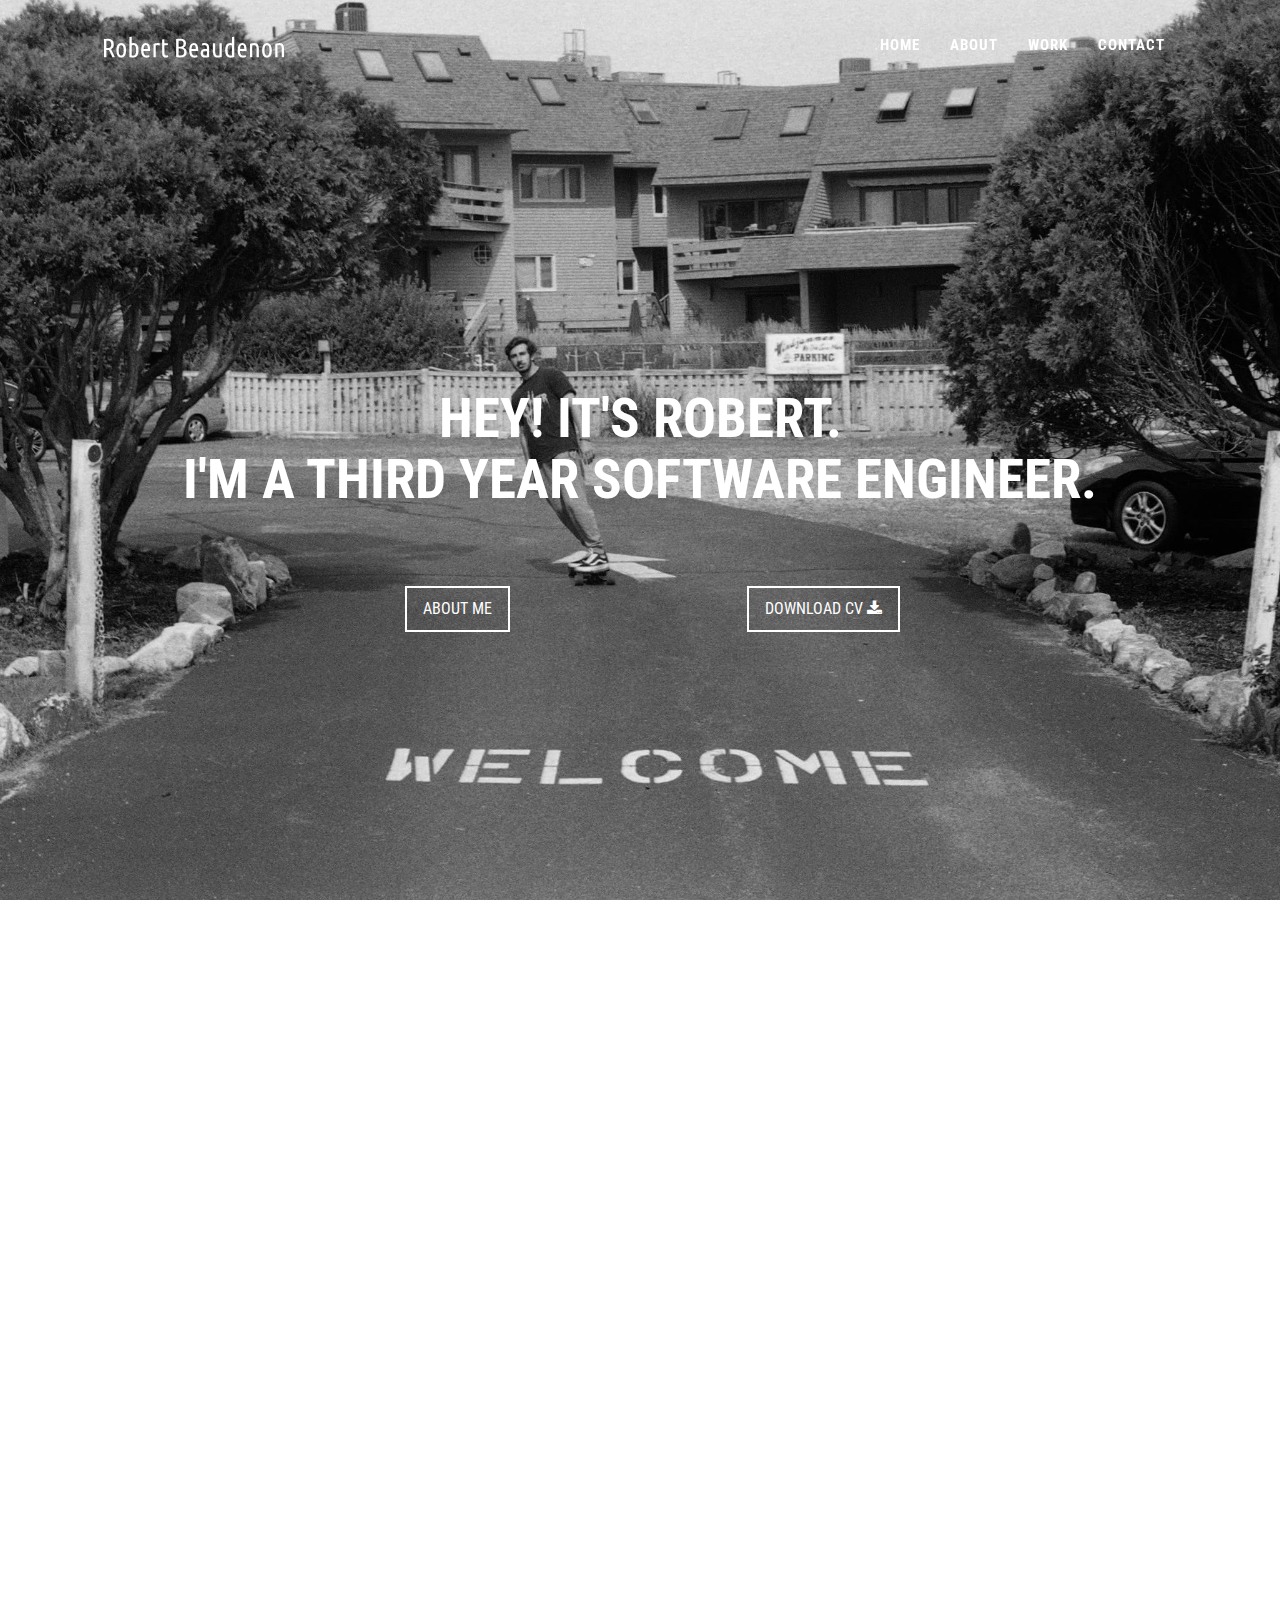
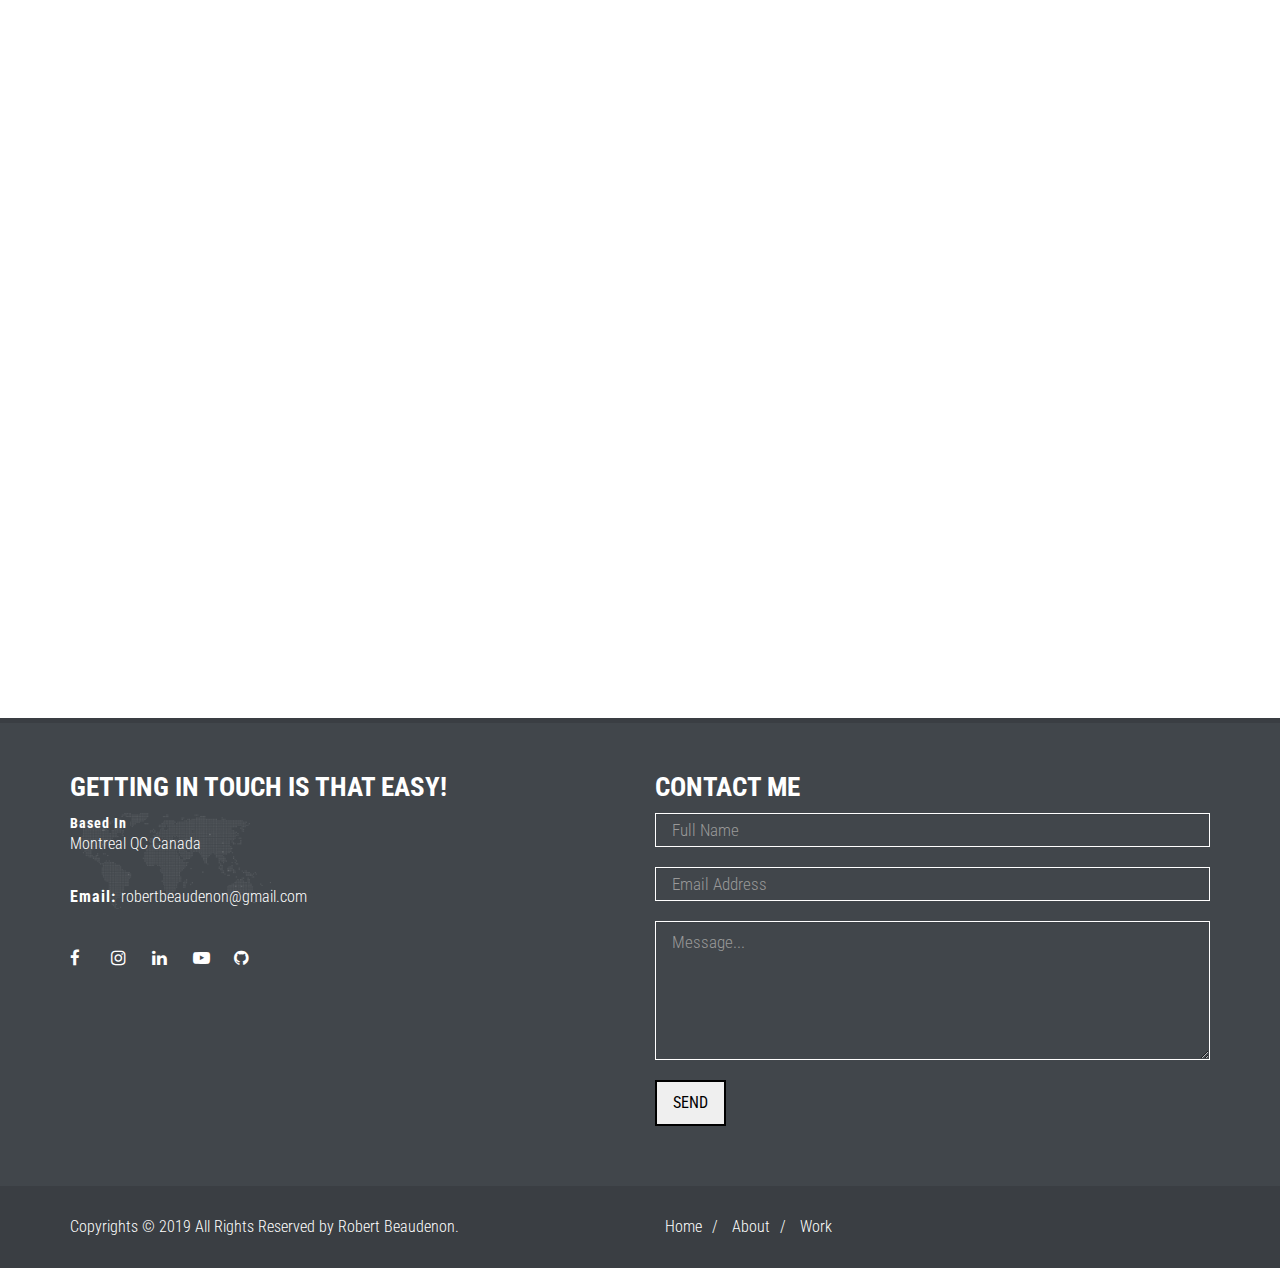
==== index.html @ e91113e6 "Refactoring" ====
<!DOCTYPE html>
<html lang="en">
<head>
	<!-- required meta tags-->
	<meta charset="utf-8">
	<meta http-equiv="X-UA-Compatible" content="IE-edge">
	<meta name="viewport" content="width=device-width, initial-scale=1">
	<meta name="description" content="Building modern responsive website with html5, css3, jQuerry & Bootstrap framework">
	<meta name="keywords"  content="HTML5, CSS3, jQuerry, Bootstrap, Web Design, Web Development, Robert Beaudenon">
	
	<title>Robert Beaudenon | Welcome</title>

	<!--favicon: icon close to title-->
	<link rel="shortcut icon" href="img/R.png">

	<!--googlem fonts-->
	<link href="https://fonts.googleapis.com/css?family=Roboto+Condensed:300,300i,400,400i,700,700i" rel="stylesheet"> 

	<!-- font awesome-->
	<link rel="stylesheet" href="css/font-awesome/css/font-awesome.min.css">

	<!-- bootstrap CSS-->
	<link rel="stylesheet" href="css/bootstrap/bootstrap.min.css">

	<!-- animate CSS-->
	<link rel="stylesheet" href="css/animate/animate.css">

	<!-- Magnific Popup  CSS  -->
    <link rel="stylesheet" href="css/magnific-popup/magnific-popup.css">

    <!-- owl carousel CSS--> 
    <link rel="stylesheet" href="css/owl-carousel/owl.carousel.min.css">
    <link rel="stylesheet" href="css/owl-carousel/owl.theme.default.min.css">
	  
	<!-- style CSS-->
	<link rel="stylesheet" href="css/style.css">

	<!-- responsive CSS-->
	<link rel="stylesheet" href="css/responsive.css">
   
	<!--recaptcha v3-->
	<script src="https://www.google.com/recaptcha/api.js?render=6Lcmb7gUAAAAAAyXn9lQED62PUZCXfZSfxQ7-129"></script>
</head>
<body data-spy="scroll" data-target=".navbar-fixed-top" data-offset="65" >

	<header>
		
		<nav class="navbar navbar-fixed-top " role="navigation">

			<div class="container-fluid">
				
				<div class="vesco-nav-wrapper">
					
					<div class="navbar-header">

						<button type="button" class="navbar-toggle collapsed" data-toggle="collapse" data-target="#vesco-menu">
							<span class="sr-only">Toggle navigation</span>
							<span class="icon-bar"></span>
							<span class="icon-bar"></span>
							<span class="icon-bar"></span>
						</button>
						
						<a class="navbar-brand" href="#home">
							<img src="img/logo.png" alt="logo">
						</a>
					</div>

					<div class="collapse navbar-collapse" id="vesco-menu">
						<ul class="nav navbar-nav">
							<li><a class="smooth-scroll" href="#home">Home</a></li>
							<li><a class="smooth-scroll" href="#about">About</a></li>
							<li><a class="smooth-scroll" href="#services">Work</a></li>
							<li><a class="smooth-scroll" href="#contact">Contact</a></li>
						</ul>
					</div>
				</div>
			</div>
			
		</nav>
	</header>
	<!--home-->
	<section id="home">
      
      <div id="home-cover" class="bg-parallax animated fadeIn">

			<div id="home-content-box" class="text-center">

				<div id="home-content-box-inner">

					<div id="home-heading" class="animated zoomIn">
						
						<h3>Hey! It's Robert.  <br>I'm a Third year Software Engineer.</h3>
					</div>

					<div class="container">
                     <div class="row " id="home-btn-row">
						 <div class="col-md-6" id="home-btn1">
					<div class="home-btn  wow animated fadeInDown">
						<a class="btn btn-lg btn-general btn-white smooth-scroll" href="#testimonials" role="button" title="About me">About me</a> 

					</div>
						 </div>
						 <div class="col-md-6" id="home-btn2"> 
					<div  class="home-btn wow animated fadeInUp">
							<a class="btn btn-lg btn-general btn-white" href="img/CV_ROBERTBEAUDENON.pdf"  role="button" download="image" target="_blank"> Download CV <i class="fa fa-download"></i></a> 
	
					</div>
					</div>
				</div>
				</div>
				</div>
				
			</div>
        </div></section>





    <!--quote-->
    <section id="testimonials">

	<div id="testimonials-cover" class="bg-parallax">
	
	<div class="content-box">

			<div class="container">
				
				<div class="row wow animated bownceInDown" data-wow-duration="1s" data-wow-delay=".5s">
					
					<div class="col-md-12">
						
						<div id="customers-testimonials" class="text-center owl-carousel owl-theme">
							
							<div class="testimonial">
								
							

								<blockquote class="text-center ">
									
									<p class=" wow animated slideInUp" data-wow-duration="2s" data-wow-delay=".5s">I’m a third year software engineer at Concordia University, looking to expand my knowledge and experience in the tech world.</p>

								</blockquote>
							</div>
					
						</div>
					</div>
				</div>
			</div>
	    </div>
	</div>
</section>


	
	<!-- About -->
    <section id="about">

    	<!-- about right side with diagonal BG parallax -->
    	<div id="about-bg-diagonal" class="bg-parallax"></div>

    	<!-- about left side with content -->
    	<div class ="container">
    		
    		<div class="row">

    			<div class ="col-md-4">
    				
    				<div id="about-content-box">

    					<div id="about-content-box-outer">

    						<div id="about-content-box-inner">

    							<div class="content-title wow animated  fadeInDown" data-wow-duration="1s" data-wow-delay=".5s">
				                <h3> About </h3>
				
				                <div class="content-title-underline">
					
				                </div>

				                <div id="about-desc" class="wow animated fadeInDown" data-wow-duration="1s" data-wow-delay=".5s">
				                	<p>Welcome to my personal Website! <br>In this website, you will find a list of projects I work on during the year, as well as some of my personal photography and videography projects that I like to do in my spare time.</p>

				                	
				                </div>

				                <div id="about-btn" class="wow animated fadeInUp" data-wow-duration="1s" data-wow-delay=".5s">
				                	
				                	<a class="btn btn-lg btn-general btn-black smooth-scroll" href="#services" role="button">My Work </a>
				                </div>

    						</div>

    					</div>

    				</div>

    			</div>
    		
    		</div>
    	 </div>
		</div>
	</section>


    	<!-- services, my work-->
	<section id="services">
		
		<div class="content-box">
			
			<div class="content-title wow animated fadeInDown" data-wow-duration="1s" data-wow-delay=".5s">
				<h3> My Work </h3>
				
				<div class="content-title-underline">
					
				</div>
			
			</div>



			<div class="container">
				
				<div class="row wow animated fadeInUp " data-wow-duration="1s" data-wow-delay=".5s" >
					
					<div class="col-md-4 col-sm-6">
						
						<div class="service-item">
							
							<ul class="service-item-icon">
								<li><a href="photo.html"><i class="fa fa-camera-retro fa-3x"></i>
							

							<div class="service-item-title">
								<h3>Photography</h3>
							</div>

							<div class="service-item-description">
								<p>You'll find a selection of my favorite shots.</p>
							</div>
						</a>
					</li>
				</ul>
						
						</div>
					
					</div>
					
					<div class="col-md-4 col-sm-6">
							<div class="service-item">
							
							<ul class="service-item-icon">
								<li><a href="software.html"><i class="fa fa-laptop fa-3x"></i>
							

							<div class="service-item-title">
								<h3>Software</h3>
							</div>

							<div class="service-item-description">
								<p>I post everything starting from my school assignments to my personal projects.</p>
							</div>

						       </a>
					         </li>
				          </ul>
						
						</div>
					
					</div>
					<div class="col-md-4 col-sm-6">
						<div class="service-item">
							
							<ul class="service-item-icon">
								<li><a href="video.html"><i class="fa fa-youtube fa-3x"></i>

									<div class="service-item-title">
								     
								      <h3>Gopro Videos</h3>
							       
							        </div>

							        <div class="service-item-description">
								     
								     <p>Fasten your seatbelts and enjoy the ride.</p>
							
							         </div></a></li>
							</ul>

							
						
						</div>
					
					</div>
					
				
				</div>
			
			</div>
		
		</div></section>






	<!-- Contact -->
	<footer>

		<div id="contact">
			
			<div class="container">
				
				<div class="row">
					
					<div class="col-md-6">

						<div id="contact-left">
							
							<!--<h3>Let's run the dance floor, talk stage design, draft an idea on Sketch, and belt 90s jazz jams.</h3>-->
                             <h3>Getting in touch is that easy!</h3>
						

							<div id="contact-info">
								
								<address>
									<strong>Based In</strong><br>

									<p>Montreal QC Canada</p>
								</address>

								<div id="phone-fax-email">
									
									<p>
									
										<strong>Email: </strong><span>robertbeaudenon@gmail.com</span><br>
									</p>
								</div>

							</div>

							<ul class="social-list">
										<li><a href="https://www.facebook.com/robert.beaudenon?lst=100000078992739%3A100000078992739%3A1546608636" class="social-icon icon-white" target="_blank"> <i class="fa fa-facebook"></i></a></li>

										<li><a href="https://www.instagram.com/robertbeaudenon/" class="social-icon icon-white"target="_blank"> <i class="fa fa-instagram"></i></a></li>

										<li><a href="https://www.linkedin.com/in/rbeaudenon-46a3b2152/" class="social-icon icon-white" target="_blank"> <i class="fa fa-linkedin"></i></a></li>

										<li><a href="https://www.youtube.com/channel/UCNfykCdmYWspkS9bmKjP1TA" class="social-icon icon-white" target="_blank"> <i class="fa fa-youtube-play"></i></a></li>

										<li><a href="https://github.com/RobertBeaudenon" class="social-icon icon-white"> <i class="fa fa-github" target="_blank"></i></a></li>


									</ul>
						</div>
						

					</div>

					<div class="col-md-6">

						<div id="contact-right">
							
							<h3>Contact Me</h3>
							<iframe name="redirect" style="display:none;"></iframe>
							<form  id="myForm" method="post" action="php/index.php" target="redirect"  > 

								<input type="text" name="name" placeholder="Full Name" class="form-control" required>

								<input type="text" name="email"  pattern="[a-z0-9._%+-]+@[a-z0-9.-]+\.[a-z]{2,4}$" placeholder="Email Address"  class="form-control" required>
								 
								
								<textarea rows="5" name="message" placeholder="Message..." class="form-control" required></textarea>
							
								<div id="send-btn">
										<input type="hidden" name="g-recaptcha-response" id="g-recaptcha-response">
									
									<input type="submit" class="btn btn-lg btn-general btn-black"  role="button" name="SEND" value="SEND"   >
									
								</div>
							</form>
						</div>
						
						
					</div>
				</div>
			</div>
		</div>

		<div id="footer-bottom">

			<div class="container">
				
				<div class="row">
					
					<div class="col-md-6">
						
						<div id="footer-copyrights">
							
							<p>Copyrights &copy; 2019 All Rights Reserved by Robert Beaudenon.</p>
						</div>
					</div>
					
					<div class="col-md-6 hidden-sm hidden-xs">
						
						<div id="footer-menu">
							
							<ul>
								<li><a class="smooth-scroll" href="#home">Home</a>/</li>
								<li><a class="smooth-scroll" href="#about">About</a>/</li>
								<li><a class="smooth-scroll" href="#services">Work</a></li>
							</ul>
						</div>
					</div>
				</div>
			</div>

		</div>

		<a href="#home" id="back-to-top" class="btn btn-sm btn-black btn-back-to-top smooth-scroll" title="home" role="button"><i class="fa fa-angle-up"></i></a>
	</footer>
 


	<!-- jQuery -->
	<script src="js/jquery.js"></script>

	<!-- bootstrap JS-->
	<script src="js/bootstrap/bootstrap.min.js"></script>

	<!-- wow JS -->
	<script src="js/wow/wow.min.js"></script>


    <!-- Magnific Popup core JS file -->
    <script src="js/magnific-popup/jquery.magnific-popup.min.js"></script>

    <!-- Owl Carousel JS-->
    <script src="js/owl-carousel/owl.carousel.min.js"></script>

    <!--easing-->
    <script src="js/easing/jquery.easing.1.3.js"></script>

	<!-- custom JS: not located in head because we want to first render the content of the page then load the script-->
	<script src="js/custom.js"></script>

	<!--recaptcha v3-->
	<script>
		grecaptcha.ready(function() {
			grecaptcha.execute('6Lcmb7gUAAAAAAyXn9lQED62PUZCXfZSfxQ7-129', {action: 'homepage'}).then(function(token) {
			   document.getElementById('g-recaptcha-response').value =token;
			   console.log(token);
			});
		});
		</script>
</body>
</html>
---- css/style.css ----
/*Font Family: roboto Condensed 
  Greenish Blue : #34c6d3 (buttons. icons,links,lines&background)
  steel grar : #41464b(headingss)
  Blue bayoux: #64707b(paragraphs)
  white #fff (text with black background)
  bklack #000;
*/

/* General CSS */
html, body  {
	height:100%;
	
}

body {

	font-family: "Roboto Condensed", sans-serif;

	
}

p {
	color: #64707b;
	font-size: 16px;
	font-weight: 300;
}

h3 {
	color:#41464b;
   text-transform: uppercase;

}

/* home  */

#home {
	height: 100%; 
}

#home-cover {

    height: 100%;
	background-image: url("../img/bg-home2.jpg");  

}

#home-content-box {
	width:100%;
	height:100%;
	display: table;
}

#home-content-box-inner {
	display: table-cell;
	vertical-align: middle;
	/*text-align: center;*/


}

#home-heading h3 {
	color: #fff;
	font-size: 55px;
	font-weight: 700;
	margin: 20px 0 20px 0;
}

/* parallax */

.bg-parallax {
	background-repeat: no-repeat;
	background-size: cover;
	background-position: center;
	background-attachment: fixed;

}



/* buttons */

.btn-general {
	
	border-width: 2px;
	border-radius: 0;
	padding-top: 12px 26px 12px 26px;
	font-size: 16px;
	font-weight: 400;
	text-transform: uppercase;

}

.btn-white {
	border-color: #fff;
	color: #fff;

}

.btn-white:hover, .btn-white:focus {
	background: #fff;
	color: #41464b; 


}

.btn-blue {
	border-color: #34c6d3 ;
	color: #34c6d3 ;

}


.btn-blue:hover, .btn-blue:focus {
	background: #34c6d3 ;
	color: #fff; 


}

.btn-black {
	border-color: #000 ;
	color: #000 ;

}

.btn-black:hover, .btn-black:focus {
	background: #000 ;
	color: #fff; 


}

/* animate */

#home-cover, #home-heading, .home-btn {
	animation-duration: .5s;

}

#home-cover {
	animation-delay: .1s;
      
}

#home-heading {
	animation-delay: .5s;
      
}

.home-btn {
	animation-delay: 1s;
	margin: 0 0 0 0;
      
}



.btn-back-to-top {
	position:fixed;
	bottom:20px;
	right: 20px;
	font-size: 22px;
	padding: 3px 15px;
	border-radius: 0;
	display: none;
}

/* DEMO-SPECIFIC STYLES */
/* Animation */

.typewriter  {
  overflow: hidden; /* Ensures the content is not revealed until the animation */
  
  white-space: nowrap; /* Keeps the content on a single line */
  margin: 0 auto; /* Gives that scrolling effect as the typing happens */
  letter-spacing: .15em; /* Adjust as needed */
  animation: 
    typing 5s steps(40, end);
    
}

.typewriter2  {
  overflow: hidden; /* Ensures the content is not revealed until the animation */
 
  white-space: nowrap; /* Keeps the content on a single line */
  margin: 0 auto; /* Gives that scrolling effect as the typing happens */
  letter-spacing: .15em; /* Adjust as needed */
 
  animation: 
    typing 5s steps(40, end);
    
    
}

/* The typing effect */
@keyframes typing {
  from { width: 0 }
  to { width: 100% }
}


/* content box */

.content-box {
	padding: 60px 0 60px 0;

}

.content-title h3 {
	font-size: 30px;
	font-weight: 700;
	text-align: center;
	margin: 0 0 30px 0;
}

.content-title-underline {
	width: 30px;
	height: 3px;
	background-color: #000;
	margin: 0 auto 30px  auto;

}

/* services */

.service-item {
	padding: 20px 0 20px 0;
	margin-bottom: 20px;
	cursor: pointer;
}

.service-item-icon i {
	color: #000;
	float: left;
	padding: 15px;
	margin-right: 25px;
	width: 75px;
	height:75px;
	text-align: center;

}

.service-item:hover .service-item-icon  i {
	color:#fff;
	background-color: #0c1213;
}

.service-item-title h3 {
	font-size: 20px;
	font-weight: 400;
	margin: 0 0 10px 0;
}

.service-item-description p {
	margin: 0;
	padding-left: 100px;

}


.service-item ul{
	list-style: none;
}

.service-item ul a{
	text-decoration: none;
}



/* About */

#about-bg-diagonal {
	width: 60%;
    height: 700px;
    float: right;
    background-image: url(../img/bg-about.jpg);
    border-left: 200px solid #fff;
    border-top: 700px solid transparent
}

#about-content-box {
	float: left;
	height: 700px;

}

#about-content-box-outer {
	width: 100%;
	height: 100%;
	display: table;
}

#about-content-box-inner {
	display: table-cell;
	vertical-align: middle;
}

#about .content-title h3{ 
	text-align: left;

} 

#about .content-title-underline {
	margin:0 0 30px 0;

}

#about-desc p {
	margin-bottom: 30px; 
}

/* Work */

.row.no-gutters [class*=col-] {
	padding-right: 0;
	padding-left: 0;
}

.img-wrapper{
	overflow: hidden;
}

.img-wrapper img {
	transition: transform .5s ease;
}

.img-wrapper img:hover {
	transform:scale(1.5);
	cursor: zoom-in;
}

/* team */

.team-member {
	margin:0 15px;
}

.team-member-info {
	padding: 10px 0 30px 0;
}

h4.team-member-name {
	font-size: 22px;
	font-weight: 700;
	letter-spacing: 1px;
	padding-top: 2px;
}

h4.team-member-description {
	color: #34c6d3;
	font-size: 15px;
	font-weight: 700;
	font-style: italic;
	letter-spacing: 1px;
	margin-top: 5px; 
}

/* social */
.social-list {
	padding-left: 0;
}

.social-list li { 
	list-style: none;
	display: inline-block;
	width: 32px;
	height: 32px;
	margin-right: 6px;
	margin-top: 10px;

}

.social-icon i {
    font-size: 17px;

}

.icon-gray i {
	color: #41464b;

}

.social-icon i:hover {
	color: #34c6d3;

}

.icon-white i {
	color: #fff;
}

/* contact */

footer {
	background-color: #41464b;
	padding-top: 30px; 
	border-top: 5px solid rgba(0,0,0,0.1);
}

#contact-left h3, #contact-right h3{
	color: #fff;
	font-size: 27px;
	font-weight: 700;
}

#contact-left p{
	color: #fff;
	margin-bottom: 30px;
}

#contact-info {
	background-image: url("../img/world-map.png");
	background-repeat: no-repeat;
	background-size: contain; 
}

address {
	color: #fff;

}

address strong, #phone-fax-email strong {
	letter-spacing: 1px;

}

form .form-control {
	background-color: transparent;
	border-radius: 0;
	border-color: #fff;
	font-size: 17px;
	font-weight:300;
	padding: 8px 16px;
	margin-bottom: 20px;
	color: #fff;
}


/* footer */

#footer-bottom {
	background-color: rgba(0 ,0 ,0 ,0.1);
	padding : 30px 0;
	margin-top: 60px;
}

#footer-copyrights p{
	margin: 0;
	color: #fff;
}

#footer-menu {
	float: left;
	color: #fff;
	font-size: 16px;
	font-weight: 300;	
}

#footer-menu ul{
	list-style: none;
	padding-left: 0;
	margin: 0;
}

#footer-menu ul li{
	display: inline-block;
}

#footer-menu a{
	color: #fff;
	font-size: 16px;
	font-weight: 300;
	margin: 0 10px;
	text-decoration: none;

}

#footer-menu a:hover{
	color: #000;
}

/*navigation*/

.navbar {
	padding: 20px 0;
	transition: all .5s ease-in-out;

}

.vesco-top-nav {
	background: rgba(0,0,0,0.7);
	padding: 7px 0;
}

.vesco-nav-wrapper {
	padding: 0 85px;

}

.navbar-nav {
	float: right;
}

.navbar-nav > li > a {
	color: white;
	font-size: 15px;
	text-transform: uppercase;
	letter-spacing: 1px;
	font-weight: 700;

}

.navbar-nav >li >a:hover, .navbar-nav > li > a:focus{
	background: none;
	color: #000;
}

.navbar-toggle {
	background-color: rgba(0,0,0,0.1);
	border: 1px solid #fff;
	border-radius: 0;

}

.navbar-toggle .icon-bar {
	background-color: #fff;

}

.navbar-collapase {
	max-height: none important;
}

.vesco-top-nav ul.navbar-nav > li.active > a{
	color: #000;
}



/*quote */
#testimonials-cover {
   /* background-image: url("../img/bg-testimonials.jpg");*/
   background-color: #fff;
}

#testimonials .content-box {
    background-color: rgba(0, 0, 0, 0);
}

#customers-testimonials {
    padding: 50px 0;
}

.testimonial img {
    max-width: 120px;
    margin: 0 auto 0 auto;
}

.testimonial blockquote {
    border: 0;
    font-family: Georgia, sans-serif;
    font-style: italic;
    color: #000;
    padding: 6px 150px;
    position: relative;
    padding-top: 40px;
}

.testimonial blockquote p {
    color: #000;
}

.testimonial blockquote::before,
.testimonial blockquote::after {
    font-size: 80px;
    font-style: normal;
    line-height: 1;
    width: 30px;
    height: 30px;
    position: absolute;
}

.testimonial blockquote::before {
    content: "\201C";
    top: 0;
    left: 100px;
    
}

.testimonial blockquote::after {
    content: "\201D";
    bottom: 0;
    right: 100px;
}

.testimonial-author p {
    color: #000;
    font-size: 17px;
}

.testimonial-author p strong {
    display: block;
}

/* recaptcha */

.grecaptcha-badge { 
	transform:scale(0.6);
	-webkit-transform:scale(0.6);
 }

 .grecaptcha-badge { 
	bottom: 100% !important;
	}

	.rc-anchor-light { 
		background: #000 !important; 
		color: #000 !important;
	
	}
---- css/responsive.css ----
/* Media Queries */

/* Large Devices (Desktops & Laptops) >1200px */

@media (min-width: 1200px) {
	/* ok */

	#box2{
		float:none;
		text-align: center;
		width:100%;
		margin-top: 30px;
		padding-left: 140px;
	}
	
	
	#box3{
		float:none;
		text-align: center;
		width:100%;
		margin-top: 30px;
		padding-right: 140px;
	}

	.social-list1 {
		padding-left: 20%;
		
		
	}

	#home-heading h3 {
		color: #fff;
		font-size: 55px;
		font-weight: 700;
		margin: 120px 0 20px 0;
	}

	#home-btn1 {
		padding-left: 20%;
		
	}

	#home-btn2 {
		padding-right: 20%;
	}

	#home-btn-row {
		margin-top:5%;
	}

}

/* Medium Devices (Medium Desktops & Landscape Tablets) */
@media (min-width: 991px) and (max-width: 1199px){

	.navbar {

		background: rgba(0,0,0, .7);
		padding: 0;
	}

	.navbar-nav {

		float: left;
	}
	
	.vesco-nav-wrapper {
		padding: 0;
	}

	#box2{
		float:none;
		text-align: center;
		width:100%;
		margin-top: 30px;
		padding-left: 150px;
	}
	
	
	#box3{
		float:none;
		text-align: center;
		width:100%;
		margin-top: 30px;
		padding-right: 150px;
	}
	.social-list1 {
		padding-left: 20%;
		
	}

	#home-btn1 {
		padding-left: 20%;
		
	}

	#home-btn2 {
		padding-right: 20%;
	}

	#home-btn-row {
		margin-top:5%;
	}
} 




/* Small Devices (Small Desktops & Portraits Tablets) */
@media (min-width: 768px) and (max-width: 991px){
	 
	/* mobile-menu */

	.navbar {

		background: rgba(0,0,0, .7);
		padding: 0;
	}

	.navbar-nav {

		float: left;
	}
	
	.vesco-nav-wrapper {
		padding: 0;
	}


	/* about section - remove diagonal border */

	#about-bg-diagonal {
		border-left: 0;
		border-top: 0;
		width: 100%;
		height: 350px;
	}
	#about-content-box {
		width: 100%;
		height: 350px;
	}
	
	/* footer */

	#footer-copyrights {
		text-align: center;
	}

	.social-list1 {
		text-align: center;
	}

	#home-btn1 {
		margin-top: 10%;
		margin-bottom: 10%;
		
	}



}  




/* X-small Devices (Phones) */
@media (max-width: 767px){
	/* mobile-menu */

	.navbar {

		background: rgba(0,0,0, .7);
		padding: 0;
	}
	
	.navbar-nav {

		float: left;
	}
	
    /* projects */
	#witwit:hover img{
	
		cursor: pointer;
		
		
		box-shadow: 0 0 16px balck;
	
	
	}
	.img-box:hover img{
		
		cursor: pointer;
		filter:blur(2px);
		
		box-shadow: 0 0 16px balck;
	
	
	}

	

	/* home */

	#home-heading h3{
		font-size: 24px;

	}

	/* button */
	
	.btn-general {
		padding: 6px 22px 6px 22px;
		font-size: 14px;
	}

	/* about section - remove diagonal border */

	#about-bg-diagonal {
		border-left: 0;
		border-top: 0;
		width: 100%;
		height: 350px;
	}
	#about-content-box {
		width: 100%;
		height: 350px;
	}

	/* work */

	.img-wrapper {
		max-width: 100%;

	}

	/* testimonials */

	.testimonial blockquote {
		padding: 6px 50px;
	}

	.testimonial blockquote:before {
		left: 10px;
		
	}

	.testimonial blockquote:after {
		right: 10px;
		
	}

	.testimonial blockquote p {
		font-size: 14px;
		
	}

	/* footer */

	#footer-copyrights {
		text-align: center;
	}

	#inner-box img{
	    margin-top: 20px;
		display: block;
		margin-left: auto;
		margin-right: auto;
		width: 100%;
	  
	}

	.social-list1 {
		text-align: center;
	}

	#home-btn1 {
		margin-top: 10%;
		margin-bottom: 10%;
		
	}

	
	
	

}




/* X-small Devices (Phones) */
@media (max-width: 480px){

	
	.service-item-description p{
		padding-left: 100px;
	}
	
	.vesco-nav-wrapper {
		padding: 0;
	}

	.service-item ul {
		padding-inline-start: 0;
	}

	.align1 {
		padding-left: 10%;
		padding-right: 10%;
	}

	#about .content-title h3{
		text-align: center;
		padding-top: 20px;

	}

	#about .content-title-underline {
		margin: 0 auto 30px auto;
	}
  


	 /* projects */
	 .img-box {


		display: inline-block;
		width: 300px;
	   
		margin: 20px;
		z-index: 1;
		position: relative;
	}

	#witwit {


		display: inline-block;
		width: 300px;
		margin: 20px;
		z-index: 1;
		position: relative;
	}

	#inner-box img{
	    margin-top: 20px;
		display: block;
		margin-left: auto;
		margin-right: auto;
		width: 100%;
	  
}

    #home-cover-software {

    height: 100%;
	background-image: url("../img/background-software-phone.JPG");  

	}
	
  /* boxes Projects */

	.img-box h3{
		position: absolute;
		top:45%;
		z-index: 1;
		color: #fff;
		
		text-align:center;
		width:100%;
		margin: 0;
		opacity:1;
	
	}

	.social-list1 {
		text-align: center;
	}

	#home-btn1 {
		margin-top: 24%;
		
	}

	#home-btn2 {
		margin-top: 24%;
	}
}

/* X-small Devices (Phones) */
@media (max-width: 320px){

	.vesco-nav-wrapper {
		padding: 0;
	}
	.service-item-icon i {
		width: 58px;
		height: 58px;
		padding:7px;
	
	}

	

	.service-item-title h3 {
		font-size: 17px;

	}

	#about-content-box {
		margin-top: 40px;
	}

		/* testimonials */

	.testimonial blockquote {
		padding: 6px 30px;
	}

	.testimonial blockquote:before {
		left: 7px;
		
	}

	.testimonial blockquote:after {
		right: 7px;
		
	}



	.testimonial img {
		max-width: 80px;
	}

		 /* projects */
		 .img-box {


			display: inline-block;
			width: 200px;
		   
			margin: 20px;
			z-index: 1;
			position: relative;
		}
	
		#witwit {
	
	
			display: inline-block;
			width: 200px;
			margin: 20px;
			z-index: 1;
			position: relative;
		}


		#inner-box img{
			margin-top: 20px;
			display: block;
			margin-left: auto;
			margin-right: auto;
			width: 100%;
		  
	}

	#home-btn1 {
		margin-top: 24%;
		
	}

	#home-btn2 {
		margin-top: 24%;
	}
	



}
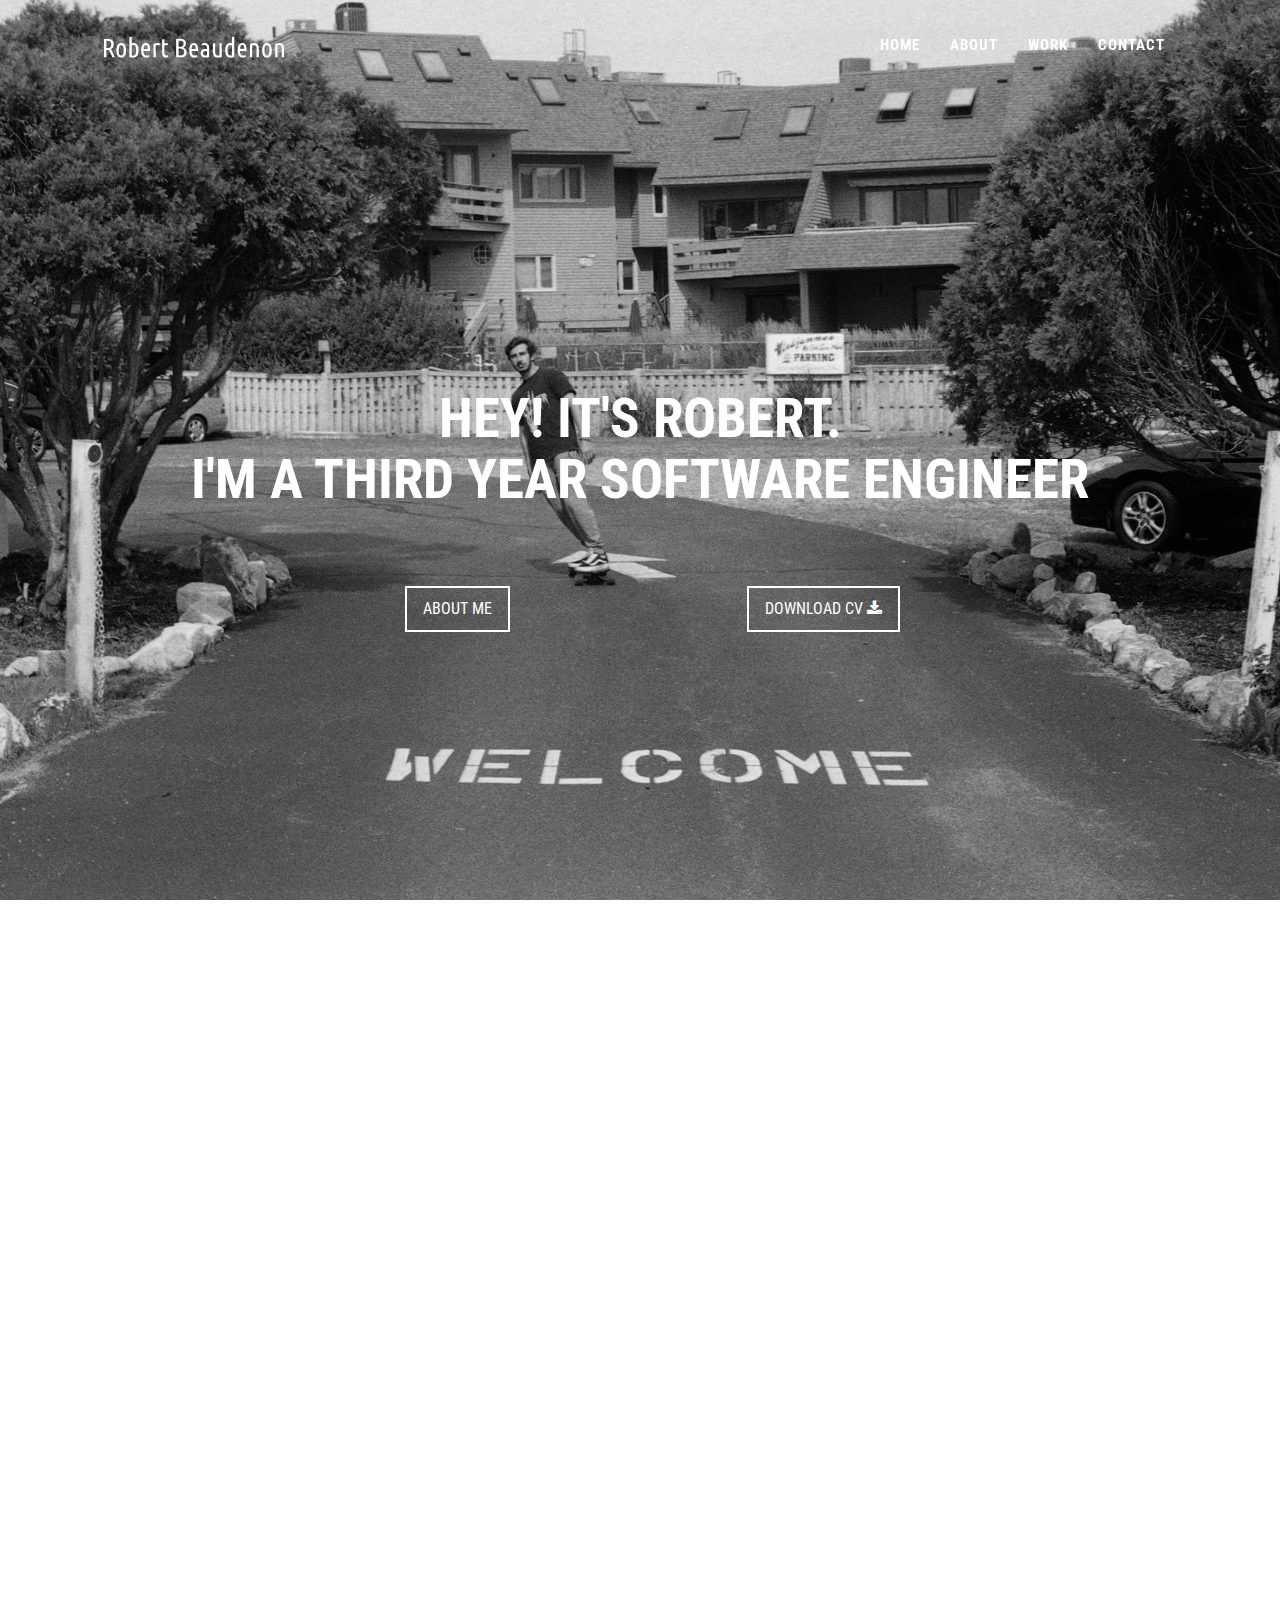
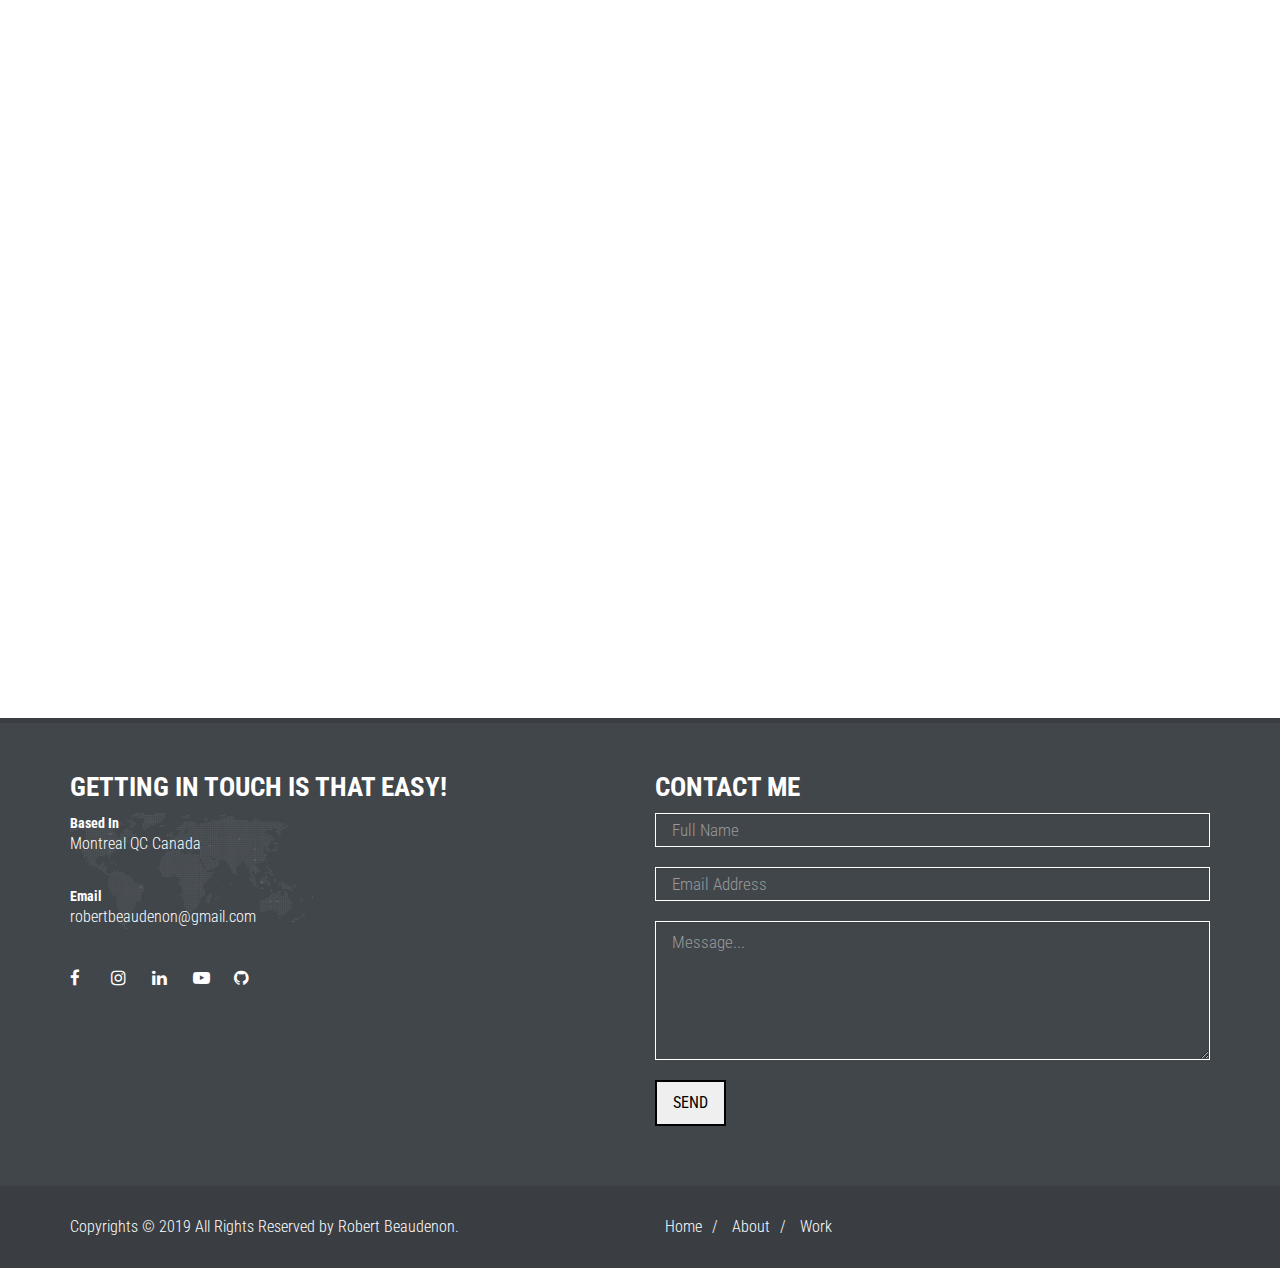
==== commit 31be58af: "Added server modification" ====
--- a/index.html
+++ b/index.html
@@ -39,8 +39,8 @@
 	<link rel="stylesheet" href="css/responsive.css">
    
 	<!--recaptcha v3-->
-	<script src="https://www.google.com/recaptcha/api.js?render=6Lcmb7gUAAAAAAyXn9lQED62PUZCXfZSfxQ7-129"></script>
-</head>
+	<script src="https://www.google.com/recaptcha/api.js?render=6LeSjrgUAAAAAO-6E-vRncjUbkgxqPaT5kHnoIUV"></script>
+	</head>
 <body data-spy="scroll" data-target=".navbar-fixed-top" data-offset="65" >
 
 	<header>
@@ -80,7 +80,7 @@
 	</header>
 	<!--home-->
 	<section id="home">
-      
+	
       <div id="home-cover" class="bg-parallax animated fadeIn">
 
 			<div id="home-content-box" class="text-center">
@@ -89,7 +89,7 @@
 
 					<div id="home-heading" class="animated zoomIn">
 						
-						<h3>Hey! It's Robert.  <br>I'm a Third year Software Engineer.</h3>
+						<h3>Hey! It's Robert.  <br>I'm a Third year Software Engineer</h3>
 					</div>
 
 					<div class="container">
@@ -138,7 +138,7 @@
 
 								<blockquote class="text-center ">
 									
-									<p class=" wow animated slideInUp" data-wow-duration="2s" data-wow-delay=".5s">I’m a third year software engineer at Concordia University, looking to expand my knowledge and experience in the tech world.</p>
+									<p class=" wow animated slideInUp" data-wow-duration="2s" data-wow-delay=".5s">I’m a third year software engineering student at Concordia University, looking to expand my knowledge and experience in the tech world.</p>
 
 								</blockquote>
 							</div>
@@ -180,7 +180,7 @@
 				                </div>
 
 				                <div id="about-desc" class="wow animated fadeInDown" data-wow-duration="1s" data-wow-delay=".5s">
-				                	<p>Welcome to my personal Website! <br>In this website, you will find a list of projects I work on during the year, as well as some of my personal photography and videography projects that I like to do in my spare time.</p>
+				                	<p>Welcome to my personal website! <br>Here, you will find a list of projects I've worked on, as well as some of my personal photography and videography projects.</p>
 
 				                	
 				                </div>
@@ -259,7 +259,7 @@
 							</div>
 
 							<div class="service-item-description">
-								<p>I post everything starting from my school assignments to my personal projects.</p>
+								<p>Everything I've worked on ranging from my school assignments to my personal projects.</p>
 							</div>
 
 						       </a>
@@ -283,7 +283,7 @@
 
 							        <div class="service-item-description">
 								     
-								     <p>Fasten your seatbelts and enjoy the ride.</p>
+								     <p>Fasten your seatbelt and enjoy the ride.</p>
 							
 							         </div></a></li>
 							</ul>
@@ -333,10 +333,10 @@
 
 								<div id="phone-fax-email">
 									
-									<p>
+									<address>
 									
-										<strong>Email: </strong><span>robertbeaudenon@gmail.com</span><br>
-									</p>
+										<strong>Email </strong><br><p>robertbeaudenon@gmail.com</p>
+									</address>
 								</div>
 
 							</div>
@@ -365,11 +365,11 @@
 							
 							<h3>Contact Me</h3>
 							<iframe name="redirect" style="display:none;"></iframe>
-							<form  id="myForm" method="post" action="php/index.php" target="redirect"  > 
+							<form  id="myForm" method="post" action="php/index.php" target="redirect" > 
 
 								<input type="text" name="name" placeholder="Full Name" class="form-control" required>
 
-								<input type="text" name="email"  pattern="[a-z0-9._%+-]+@[a-z0-9.-]+\.[a-z]{2,4}$" placeholder="Email Address"  class="form-control" required>
+								<input type="text" name="email"  placeholder="Email Address"  class="form-control" required>
 								 
 								
 								<textarea rows="5" name="message" placeholder="Message..." class="form-control" required></textarea>
@@ -449,11 +449,12 @@
 	<!--recaptcha v3-->
 	<script>
 		grecaptcha.ready(function() {
-			grecaptcha.execute('6Lcmb7gUAAAAAAyXn9lQED62PUZCXfZSfxQ7-129', {action: 'homepage'}).then(function(token) {
+			grecaptcha.execute('6LeSjrgUAAAAAO-6E-vRncjUbkgxqPaT5kHnoIUV', {action: 'homepage'}).then(function(token) {
 			   document.getElementById('g-recaptcha-response').value =token;
-			   console.log(token);
+			
+			
 			});
 		});
 		</script>
-</body>
-</html>+		</body>
+</html>
--- a/css/style.css
+++ b/css/style.css
@@ -7,622 +7,583 @@
 */
 
 /* General CSS */
-html, body  {
-	height:100%;
-	
-}
-
+html,
 body {
-
-	font-family: "Roboto Condensed", sans-serif;
-
-	
+  height: 100%;
+}
+
+body {
+  font-family: 'Roboto Condensed', sans-serif;
 }
 
 p {
-	color: #64707b;
-	font-size: 16px;
-	font-weight: 300;
+  color: #64707b;
+  font-size: 16px;
+  font-weight: 300;
 }
 
 h3 {
-	color:#41464b;
-   text-transform: uppercase;
-
+  color: #41464b;
+  text-transform: uppercase;
 }
 
 /* home  */
 
 #home {
-	height: 100%; 
+  height: 100%;
+}
+#about {
+  background-color: #fff;
+}
+
+#services {
+  background-color: #fff;
 }
 
 #home-cover {
-
-    height: 100%;
-	background-image: url("../img/bg-home2.jpg");  
-
+  height: 100%;
+  background-image: url('../img/bg-home2.jpg');
+}
+
+#wrapper {
+  content: '';
+  display: block;
+  position: fixed;
+  left: 0;
+  top: 0;
+  width: 100%;
+  height: 100%;
+  z-index: -10;
+  background: url('../img/bg-home2.jpg') no-repeat center center;
+  -webkit-background-size: cover;
+  -moz-background-size: cover;
+  -o-background-size: cover;
+  background-size: cover;
 }
 
 #home-content-box {
-	width:100%;
-	height:100%;
-	display: table;
+  width: 100%;
+  height: 100%;
+  display: table;
 }
 
 #home-content-box-inner {
-	display: table-cell;
-	vertical-align: middle;
-	/*text-align: center;*/
-
-
+  display: table-cell;
+  vertical-align: middle;
+  /*text-align: center;*/
 }
 
 #home-heading h3 {
-	color: #fff;
-	font-size: 55px;
-	font-weight: 700;
-	margin: 20px 0 20px 0;
+  color: #fff;
+  font-size: 55px;
+  font-weight: 700;
+  margin: 20px 0 20px 0;
 }
 
 /* parallax */
 
 .bg-parallax {
-	background-repeat: no-repeat;
-	background-size: cover;
-	background-position: center;
-	background-attachment: fixed;
-
-}
-
-
+  background-repeat: no-repeat;
+  background-size: cover;
+  background-position: center;
+  background-attachment: fixed;
+}
 
 /* buttons */
 
 .btn-general {
-	
-	border-width: 2px;
-	border-radius: 0;
-	padding-top: 12px 26px 12px 26px;
-	font-size: 16px;
-	font-weight: 400;
-	text-transform: uppercase;
-
+  border-width: 2px;
+  border-radius: 0;
+  padding-top: 12px 26px 12px 26px;
+  font-size: 16px;
+  font-weight: 400;
+  text-transform: uppercase;
 }
 
 .btn-white {
-	border-color: #fff;
-	color: #fff;
-
-}
-
-.btn-white:hover, .btn-white:focus {
-	background: #fff;
-	color: #41464b; 
-
-
+  border-color: #fff;
+  color: #fff;
+}
+
+.btn-white:hover,
+.btn-white:focus {
+  background: #fff;
+  color: #41464b;
 }
 
 .btn-blue {
-	border-color: #34c6d3 ;
-	color: #34c6d3 ;
-
-}
-
-
-.btn-blue:hover, .btn-blue:focus {
-	background: #34c6d3 ;
-	color: #fff; 
-
-
+  border-color: #34c6d3;
+  color: #34c6d3;
+}
+
+.btn-blue:hover,
+.btn-blue:focus {
+  background: #34c6d3;
+  color: #fff;
 }
 
 .btn-black {
-	border-color: #000 ;
-	color: #000 ;
-
-}
-
-.btn-black:hover, .btn-black:focus {
-	background: #000 ;
-	color: #fff; 
-
-
+  border-color: #000;
+  color: #000;
+}
+
+.btn-black:hover,
+.btn-black:focus {
+  background: #000;
+  color: #fff;
 }
 
 /* animate */
 
-#home-cover, #home-heading, .home-btn {
-	animation-duration: .5s;
-
+#home-cover,
+#home-heading,
+.home-btn {
+  animation-duration: 0.5s;
 }
 
 #home-cover {
-	animation-delay: .1s;
-      
+  animation-delay: 0.1s;
 }
 
 #home-heading {
-	animation-delay: .5s;
-      
+  animation-delay: 0.5s;
 }
 
 .home-btn {
-	animation-delay: 1s;
-	margin: 0 0 0 0;
-      
-}
-
-
+  animation-delay: 1s;
+  margin: 0 0 0 0;
+}
 
 .btn-back-to-top {
-	position:fixed;
-	bottom:20px;
-	right: 20px;
-	font-size: 22px;
-	padding: 3px 15px;
-	border-radius: 0;
-	display: none;
+  position: fixed;
+  bottom: 20px;
+  right: 20px;
+  font-size: 22px;
+  padding: 3px 15px;
+  border-radius: 0;
+  display: none;
 }
 
 /* DEMO-SPECIFIC STYLES */
 /* Animation */
 
-.typewriter  {
+.typewriter {
   overflow: hidden; /* Ensures the content is not revealed until the animation */
-  
+
   white-space: nowrap; /* Keeps the content on a single line */
   margin: 0 auto; /* Gives that scrolling effect as the typing happens */
-  letter-spacing: .15em; /* Adjust as needed */
-  animation: 
-    typing 5s steps(40, end);
-    
-}
-
-.typewriter2  {
+  letter-spacing: 0.15em; /* Adjust as needed */
+  animation: typing 5s steps(40, end);
+}
+
+.typewriter2 {
   overflow: hidden; /* Ensures the content is not revealed until the animation */
- 
+
   white-space: nowrap; /* Keeps the content on a single line */
   margin: 0 auto; /* Gives that scrolling effect as the typing happens */
-  letter-spacing: .15em; /* Adjust as needed */
- 
-  animation: 
-    typing 5s steps(40, end);
-    
-    
+  letter-spacing: 0.15em; /* Adjust as needed */
+
+  animation: typing 5s steps(40, end);
 }
 
 /* The typing effect */
 @keyframes typing {
-  from { width: 0 }
-  to { width: 100% }
-}
-
+  from {
+    width: 0;
+  }
+  to {
+    width: 100%;
+  }
+}
 
 /* content box */
 
 .content-box {
-	padding: 60px 0 60px 0;
-
+  padding: 60px 0 60px 0;
 }
 
 .content-title h3 {
-	font-size: 30px;
-	font-weight: 700;
-	text-align: center;
-	margin: 0 0 30px 0;
+  font-size: 30px;
+  font-weight: 700;
+  text-align: center;
+  margin: 0 0 30px 0;
 }
 
 .content-title-underline {
-	width: 30px;
-	height: 3px;
-	background-color: #000;
-	margin: 0 auto 30px  auto;
-
+  width: 30px;
+  height: 3px;
+  background-color: #000;
+  margin: 0 auto 30px auto;
 }
 
 /* services */
 
 .service-item {
-	padding: 20px 0 20px 0;
-	margin-bottom: 20px;
-	cursor: pointer;
+  padding: 20px 0 20px 0;
+  margin-bottom: 20px;
+  cursor: pointer;
 }
 
 .service-item-icon i {
-	color: #000;
-	float: left;
-	padding: 15px;
-	margin-right: 25px;
-	width: 75px;
-	height:75px;
-	text-align: center;
-
-}
-
-.service-item:hover .service-item-icon  i {
-	color:#fff;
-	background-color: #0c1213;
+  color: #000;
+  float: left;
+  padding: 15px;
+  margin-right: 25px;
+  width: 75px;
+  height: 75px;
+  text-align: center;
+}
+
+.service-item:hover .service-item-icon i {
+  color: #fff;
+  background-color: #0c1213;
 }
 
 .service-item-title h3 {
-	font-size: 20px;
-	font-weight: 400;
-	margin: 0 0 10px 0;
+  font-size: 20px;
+  font-weight: 400;
+  margin: 0 0 10px 0;
 }
 
 .service-item-description p {
-	margin: 0;
-	padding-left: 100px;
-
-}
-
-
-.service-item ul{
-	list-style: none;
-}
-
-.service-item ul a{
-	text-decoration: none;
-}
-
-
+  margin: 0;
+  padding-left: 100px;
+}
+
+.service-item ul {
+  list-style: none;
+}
+
+.service-item ul a {
+  text-decoration: none;
+}
 
 /* About */
 
 #about-bg-diagonal {
-	width: 60%;
-    height: 700px;
-    float: right;
-    background-image: url(../img/bg-about.jpg);
-    border-left: 200px solid #fff;
-    border-top: 700px solid transparent
+  width: 60%;
+  height: 700px;
+  float: right;
+  background-image: url(../img/bg-about.jpg);
+  border-left: 200px solid #fff;
+  border-top: 700px solid transparent;
 }
 
 #about-content-box {
-	float: left;
-	height: 700px;
-
+  float: left;
+  height: 700px;
 }
 
 #about-content-box-outer {
-	width: 100%;
-	height: 100%;
-	display: table;
+  width: 100%;
+  height: 100%;
+  display: table;
 }
 
 #about-content-box-inner {
-	display: table-cell;
-	vertical-align: middle;
-}
-
-#about .content-title h3{ 
-	text-align: left;
-
-} 
+  display: table-cell;
+  vertical-align: middle;
+}
+
+#about .content-title h3 {
+  text-align: left;
+}
 
 #about .content-title-underline {
-	margin:0 0 30px 0;
-
+  margin: 0 0 30px 0;
 }
 
 #about-desc p {
-	margin-bottom: 30px; 
+  margin-bottom: 30px;
 }
 
 /* Work */
 
-.row.no-gutters [class*=col-] {
-	padding-right: 0;
-	padding-left: 0;
-}
-
-.img-wrapper{
-	overflow: hidden;
+.row.no-gutters [class*='col-'] {
+  padding-right: 0;
+  padding-left: 0;
+}
+
+.img-wrapper {
+  overflow: hidden;
 }
 
 .img-wrapper img {
-	transition: transform .5s ease;
+  transition: transform 0.5s ease;
 }
 
 .img-wrapper img:hover {
-	transform:scale(1.5);
-	cursor: zoom-in;
+  transform: scale(1.5);
+  cursor: zoom-in;
 }
 
 /* team */
 
 .team-member {
-	margin:0 15px;
+  margin: 0 15px;
 }
 
 .team-member-info {
-	padding: 10px 0 30px 0;
+  padding: 10px 0 30px 0;
 }
 
 h4.team-member-name {
-	font-size: 22px;
-	font-weight: 700;
-	letter-spacing: 1px;
-	padding-top: 2px;
+  font-size: 22px;
+  font-weight: 700;
+  letter-spacing: 1px;
+  padding-top: 2px;
 }
 
 h4.team-member-description {
-	color: #34c6d3;
-	font-size: 15px;
-	font-weight: 700;
-	font-style: italic;
-	letter-spacing: 1px;
-	margin-top: 5px; 
+  color: #34c6d3;
+  font-size: 15px;
+  font-weight: 700;
+  font-style: italic;
+  letter-spacing: 1px;
+  margin-top: 5px;
 }
 
 /* social */
 .social-list {
-	padding-left: 0;
-}
-
-.social-list li { 
-	list-style: none;
-	display: inline-block;
-	width: 32px;
-	height: 32px;
-	margin-right: 6px;
-	margin-top: 10px;
-
+  padding-left: 0;
+}
+
+.social-list li {
+  list-style: none;
+  display: inline-block;
+  width: 32px;
+  height: 32px;
+  margin-right: 6px;
+  margin-top: 10px;
 }
 
 .social-icon i {
-    font-size: 17px;
-
+  font-size: 17px;
 }
 
 .icon-gray i {
-	color: #41464b;
-
+  color: #41464b;
 }
 
 .social-icon i:hover {
-	color: #34c6d3;
-
+  color: #34c6d3;
 }
 
 .icon-white i {
-	color: #fff;
+  color: #fff;
 }
 
 /* contact */
 
 footer {
-	background-color: #41464b;
-	padding-top: 30px; 
-	border-top: 5px solid rgba(0,0,0,0.1);
-}
-
-#contact-left h3, #contact-right h3{
-	color: #fff;
-	font-size: 27px;
-	font-weight: 700;
-}
-
-#contact-left p{
-	color: #fff;
-	margin-bottom: 30px;
+  background-color: #41464b;
+  padding-top: 30px;
+  border-top: 5px solid rgba(0, 0, 0, 0.1);
+}
+
+#contact-left h3,
+#contact-right h3 {
+  color: #fff;
+  font-size: 27px;
+  font-weight: 700;
+}
+
+#contact-left p {
+  color: #fff;
+  margin-bottom: 30px;
 }
 
 #contact-info {
-	background-image: url("../img/world-map.png");
-	background-repeat: no-repeat;
-	background-size: contain; 
+  background-image: url('../img/world-map.png');
+  background-repeat: no-repeat;
+  background-size: contain;
 }
 
 address {
-	color: #fff;
-
-}
-
-address strong, #phone-fax-email strong {
-	letter-spacing: 1px;
-
+  color: #fff;
 }
 
 form .form-control {
-	background-color: transparent;
-	border-radius: 0;
-	border-color: #fff;
-	font-size: 17px;
-	font-weight:300;
-	padding: 8px 16px;
-	margin-bottom: 20px;
-	color: #fff;
-}
-
+  background-color: transparent;
+  border-radius: 0;
+  border-color: #fff;
+  font-size: 17px;
+  font-weight: 300;
+  padding: 8px 16px;
+  margin-bottom: 20px;
+  color: #fff;
+}
 
 /* footer */
 
 #footer-bottom {
-	background-color: rgba(0 ,0 ,0 ,0.1);
-	padding : 30px 0;
-	margin-top: 60px;
-}
-
-#footer-copyrights p{
-	margin: 0;
-	color: #fff;
+  background-color: rgba(0, 0, 0, 0.1);
+  padding: 30px 0;
+  margin-top: 60px;
+}
+
+#footer-copyrights p {
+  margin: 0;
+  color: #fff;
 }
 
 #footer-menu {
-	float: left;
-	color: #fff;
-	font-size: 16px;
-	font-weight: 300;	
-}
-
-#footer-menu ul{
-	list-style: none;
-	padding-left: 0;
-	margin: 0;
-}
-
-#footer-menu ul li{
-	display: inline-block;
-}
-
-#footer-menu a{
-	color: #fff;
-	font-size: 16px;
-	font-weight: 300;
-	margin: 0 10px;
-	text-decoration: none;
-
-}
-
-#footer-menu a:hover{
-	color: #000;
+  float: left;
+  color: #fff;
+  font-size: 16px;
+  font-weight: 300;
+}
+
+#footer-menu ul {
+  list-style: none;
+  padding-left: 0;
+  margin: 0;
+}
+
+#footer-menu ul li {
+  display: inline-block;
+}
+
+#footer-menu a {
+  color: #fff;
+  font-size: 16px;
+  font-weight: 300;
+  margin: 0 10px;
+  text-decoration: none;
+}
+
+#footer-menu a:hover {
+  color: #000;
 }
 
 /*navigation*/
 
 .navbar {
-	padding: 20px 0;
-	transition: all .5s ease-in-out;
-
+  padding: 20px 0;
+  transition: all 0.5s ease-in-out;
 }
 
 .vesco-top-nav {
-	background: rgba(0,0,0,0.7);
-	padding: 7px 0;
+  background: rgba(0, 0, 0, 0.7);
+  padding: 7px 0;
 }
 
 .vesco-nav-wrapper {
-	padding: 0 85px;
-
+  padding: 0 85px;
 }
 
 .navbar-nav {
-	float: right;
+  float: right;
 }
 
 .navbar-nav > li > a {
-	color: white;
-	font-size: 15px;
-	text-transform: uppercase;
-	letter-spacing: 1px;
-	font-weight: 700;
-
-}
-
-.navbar-nav >li >a:hover, .navbar-nav > li > a:focus{
-	background: none;
-	color: #000;
+  color: white;
+  font-size: 15px;
+  text-transform: uppercase;
+  letter-spacing: 1px;
+  font-weight: 700;
+}
+
+.navbar-nav > li > a:hover,
+.navbar-nav > li > a:focus {
+  background: none;
+  color: #000;
 }
 
 .navbar-toggle {
-	background-color: rgba(0,0,0,0.1);
-	border: 1px solid #fff;
-	border-radius: 0;
-
+  background-color: rgba(0, 0, 0, 0.1);
+  border: 1px solid #fff;
+  border-radius: 0;
 }
 
 .navbar-toggle .icon-bar {
-	background-color: #fff;
-
+  background-color: #fff;
 }
 
 .navbar-collapase {
-	max-height: none important;
-}
-
-.vesco-top-nav ul.navbar-nav > li.active > a{
-	color: #000;
-}
-
-
+  max-height: none important;
+}
+
+.vesco-top-nav ul.navbar-nav > li.active > a {
+  color: #000;
+}
 
 /*quote */
 #testimonials-cover {
-   /* background-image: url("../img/bg-testimonials.jpg");*/
-   background-color: #fff;
+  /* background-image: url("../img/bg-testimonials.jpg");*/
+  background-color: #fff;
 }
 
 #testimonials .content-box {
-    background-color: rgba(0, 0, 0, 0);
+  background-color: rgba(0, 0, 0, 0);
 }
 
 #customers-testimonials {
-    padding: 50px 0;
+  padding: 50px 0;
 }
 
 .testimonial img {
-    max-width: 120px;
-    margin: 0 auto 0 auto;
+  max-width: 120px;
+  margin: 0 auto 0 auto;
 }
 
 .testimonial blockquote {
-    border: 0;
-    font-family: Georgia, sans-serif;
-    font-style: italic;
-    color: #000;
-    padding: 6px 150px;
-    position: relative;
-    padding-top: 40px;
+  border: 0;
+  font-family: Georgia, sans-serif;
+  font-style: italic;
+  color: #000;
+  padding: 6px 150px;
+  position: relative;
+  padding-top: 40px;
 }
 
 .testimonial blockquote p {
-    color: #000;
+  color: #000;
 }
 
 .testimonial blockquote::before,
 .testimonial blockquote::after {
-    font-size: 80px;
-    font-style: normal;
-    line-height: 1;
-    width: 30px;
-    height: 30px;
-    position: absolute;
+  font-size: 80px;
+  font-style: normal;
+  line-height: 1;
+  width: 30px;
+  height: 30px;
+  position: absolute;
 }
 
 .testimonial blockquote::before {
-    content: "\201C";
-    top: 0;
-    left: 100px;
-    
+  content: '\201C';
+  top: 0;
+  left: 100px;
 }
 
 .testimonial blockquote::after {
-    content: "\201D";
-    bottom: 0;
-    right: 100px;
+  content: '\201D';
+  bottom: 0;
+  right: 100px;
 }
 
 .testimonial-author p {
-    color: #000;
-    font-size: 17px;
+  color: #000;
+  font-size: 17px;
 }
 
 .testimonial-author p strong {
-    display: block;
+  display: block;
 }
 
 /* recaptcha */
 
-.grecaptcha-badge { 
-	transform:scale(0.6);
-	-webkit-transform:scale(0.6);
- }
-
- .grecaptcha-badge { 
-	bottom: 100% !important;
-	}
-
-	.rc-anchor-light { 
-		background: #000 !important; 
-		color: #000 !important;
-	
-	}
-
-
-
-
-
-
-
+.grecaptcha-badge {
+  transform: scale(0.1);
+  -webkit-transform: scale(0.1);
+}
+
+.grecaptcha-badge {
+  bottom: 10% !important;
+}
+
+.rc-anchor-light {
+  background: #000 !important;
+  color: #000 !important;
+}
--- a/css/responsive.css
+++ b/css/responsive.css
@@ -3,480 +3,441 @@
 /* Large Devices (Desktops & Laptops) >1200px */
 
 @media (min-width: 1200px) {
-	/* ok */
-
-	#box2{
-		float:none;
-		text-align: center;
-		width:100%;
-		margin-top: 30px;
-		padding-left: 140px;
-	}
-	
-	
-	#box3{
-		float:none;
-		text-align: center;
-		width:100%;
-		margin-top: 30px;
-		padding-right: 140px;
-	}
-
-	.social-list1 {
-		padding-left: 20%;
-		
-		
-	}
-
-	#home-heading h3 {
-		color: #fff;
-		font-size: 55px;
-		font-weight: 700;
-		margin: 120px 0 20px 0;
-	}
-
-	#home-btn1 {
-		padding-left: 20%;
-		
-	}
-
-	#home-btn2 {
-		padding-right: 20%;
-	}
-
-	#home-btn-row {
-		margin-top:5%;
-	}
-
+  /* ok */
+
+  #box2 {
+    float: none;
+    text-align: center;
+    width: 100%;
+    margin-top: 30px;
+    padding-left: 140px;
+  }
+
+  #box3 {
+    float: none;
+    text-align: center;
+    width: 100%;
+    margin-top: 30px;
+    padding-right: 140px;
+  }
+
+  .social-list1 {
+    padding-left: 20%;
+  }
+
+  #home-heading h3 {
+    color: #fff;
+    font-size: 55px;
+    font-weight: 700;
+    margin: 120px 0 20px 0;
+  }
+
+  #home-btn1 {
+    padding-left: 20%;
+  }
+
+  #home-btn2 {
+    padding-right: 20%;
+  }
+
+  #home-btn-row {
+    margin-top: 5%;
+  }
 }
 
 /* Medium Devices (Medium Desktops & Landscape Tablets) */
-@media (min-width: 991px) and (max-width: 1199px){
-
-	.navbar {
-
-		background: rgba(0,0,0, .7);
-		padding: 0;
-	}
-
-	.navbar-nav {
-
-		float: left;
-	}
-	
-	.vesco-nav-wrapper {
-		padding: 0;
-	}
-
-	#box2{
-		float:none;
-		text-align: center;
-		width:100%;
-		margin-top: 30px;
-		padding-left: 150px;
-	}
-	
-	
-	#box3{
-		float:none;
-		text-align: center;
-		width:100%;
-		margin-top: 30px;
-		padding-right: 150px;
-	}
-	.social-list1 {
-		padding-left: 20%;
-		
-	}
-
-	#home-btn1 {
-		padding-left: 20%;
-		
-	}
-
-	#home-btn2 {
-		padding-right: 20%;
-	}
-
-	#home-btn-row {
-		margin-top:5%;
-	}
-} 
-
-
-
+@media (min-width: 991px) and (max-width: 1199px) {
+  .navbar {
+    background: rgba(0, 0, 0, 0.7);
+    padding: 0;
+  }
+
+  .navbar-nav {
+    float: left;
+  }
+
+  .vesco-nav-wrapper {
+    padding: 0;
+  }
+
+  #box2 {
+    float: none;
+    text-align: center;
+    width: 100%;
+    margin-top: 30px;
+    padding-left: 150px;
+  }
+
+  #box3 {
+    float: none;
+    text-align: center;
+    width: 100%;
+    margin-top: 30px;
+    padding-right: 150px;
+  }
+  .social-list1 {
+    padding-left: 20%;
+  }
+
+  #home-btn1 {
+    padding-left: 20%;
+  }
+
+  #home-btn2 {
+    padding-right: 20%;
+  }
+
+  #home-btn-row {
+    margin-top: 5%;
+  }
+}
 
 /* Small Devices (Small Desktops & Portraits Tablets) */
-@media (min-width: 768px) and (max-width: 991px){
-	 
-	/* mobile-menu */
-
-	.navbar {
-
-		background: rgba(0,0,0, .7);
-		padding: 0;
-	}
-
-	.navbar-nav {
-
-		float: left;
-	}
-	
-	.vesco-nav-wrapper {
-		padding: 0;
-	}
-
-
-	/* about section - remove diagonal border */
-
-	#about-bg-diagonal {
-		border-left: 0;
-		border-top: 0;
-		width: 100%;
-		height: 350px;
-	}
-	#about-content-box {
-		width: 100%;
-		height: 350px;
-	}
-	
-	/* footer */
-
-	#footer-copyrights {
-		text-align: center;
-	}
-
-	.social-list1 {
-		text-align: center;
-	}
-
-	#home-btn1 {
-		margin-top: 10%;
-		margin-bottom: 10%;
-		
-	}
-
-
-
-}  
-
-
-
+@media (min-width: 768px) and (max-width: 991px) {
+  /* mobile-menu */
+
+  .navbar {
+    background: rgba(0, 0, 0, 0.7);
+    padding: 0;
+  }
+
+  .navbar-nav {
+    float: left;
+  }
+
+  .vesco-nav-wrapper {
+    padding: 0;
+  }
+
+  /* about section - remove diagonal border */
+
+  #about-bg-diagonal {
+    border-left: 0;
+    border-top: 0;
+    width: 100%;
+    height: 350px;
+  }
+  #about-content-box {
+    width: 100%;
+    height: 350px;
+  }
+
+  /* footer */
+
+  #footer-copyrights {
+    text-align: center;
+  }
+
+  .social-list1 {
+    text-align: center;
+  }
+
+  #home-btn1 {
+    margin-top: 10%;
+    margin-bottom: 10%;
+  }
+
+  .bg-parallax {
+    background-repeat: no-repeat;
+    background-size: cover;
+    background-position: center;
+    background-attachment: scroll;
+  }
+}
 
 /* X-small Devices (Phones) */
-@media (max-width: 767px){
-	/* mobile-menu */
-
-	.navbar {
-
-		background: rgba(0,0,0, .7);
-		padding: 0;
-	}
-	
-	.navbar-nav {
-
-		float: left;
-	}
-	
-    /* projects */
-	#witwit:hover img{
-	
-		cursor: pointer;
-		
-		
-		box-shadow: 0 0 16px balck;
-	
-	
-	}
-	.img-box:hover img{
-		
-		cursor: pointer;
-		filter:blur(2px);
-		
-		box-shadow: 0 0 16px balck;
-	
-	
-	}
-
-	
-
-	/* home */
-
-	#home-heading h3{
-		font-size: 24px;
-
-	}
-
-	/* button */
-	
-	.btn-general {
-		padding: 6px 22px 6px 22px;
-		font-size: 14px;
-	}
-
-	/* about section - remove diagonal border */
-
-	#about-bg-diagonal {
-		border-left: 0;
-		border-top: 0;
-		width: 100%;
-		height: 350px;
-	}
-	#about-content-box {
-		width: 100%;
-		height: 350px;
-	}
-
-	/* work */
-
-	.img-wrapper {
-		max-width: 100%;
-
-	}
-
-	/* testimonials */
-
-	.testimonial blockquote {
-		padding: 6px 50px;
-	}
-
-	.testimonial blockquote:before {
-		left: 10px;
-		
-	}
-
-	.testimonial blockquote:after {
-		right: 10px;
-		
-	}
-
-	.testimonial blockquote p {
-		font-size: 14px;
-		
-	}
-
-	/* footer */
-
-	#footer-copyrights {
-		text-align: center;
-	}
-
-	#inner-box img{
-	    margin-top: 20px;
-		display: block;
-		margin-left: auto;
-		margin-right: auto;
-		width: 100%;
-	  
-	}
-
-	.social-list1 {
-		text-align: center;
-	}
-
-	#home-btn1 {
-		margin-top: 10%;
-		margin-bottom: 10%;
-		
-	}
-
-	
-	
-	
-
-}
-
-
-
+@media (max-width: 767px) {
+  /* mobile-menu */
+
+  .navbar {
+    background: rgba(0, 0, 0, 0.7);
+    padding: 0;
+  }
+
+  .navbar-nav {
+    float: left;
+  }
+
+  /* projects */
+  #witwit:hover img {
+    cursor: pointer;
+
+    box-shadow: 0 0 16px balck;
+  }
+  .img-box:hover img {
+    cursor: pointer;
+    filter: blur(2px);
+
+    box-shadow: 0 0 16px balck;
+  }
+
+  /* home */
+
+  #home-heading h3 {
+    font-size: 24px;
+  }
+
+  /* button */
+
+  .btn-general {
+    padding: 6px 22px 6px 22px;
+    font-size: 14px;
+  }
+
+  /* about section - remove diagonal border */
+
+  #about-bg-diagonal {
+    border-left: 0;
+    border-top: 0;
+    width: 100%;
+    height: 350px;
+  }
+  #about-content-box {
+    width: 100%;
+    height: 350px;
+  }
+
+  /* work */
+
+  .img-wrapper {
+    max-width: 100%;
+  }
+
+  /* testimonials */
+
+  .testimonial blockquote {
+    padding: 6px 50px;
+  }
+
+  .testimonial blockquote:before {
+    left: 10px;
+  }
+
+  .testimonial blockquote:after {
+    right: 10px;
+  }
+
+  .testimonial blockquote p {
+    font-size: 14px;
+  }
+
+  /* footer */
+
+  #footer-copyrights {
+    text-align: center;
+  }
+
+  #inner-box img {
+    margin-top: 20px;
+    display: block;
+    margin-left: auto;
+    margin-right: auto;
+    width: 100%;
+  }
+
+  .social-list1 {
+    text-align: center;
+  }
+
+  #home-btn1 {
+    margin-top: 10%;
+    margin-bottom: 10%;
+  }
+
+  /* parralax effect */
+
+  .bg-parallax {
+    background-repeat: no-repeat;
+    background-size: cover;
+    background-position: center;
+    background-attachment: scroll;
+  }
+}
 
 /* X-small Devices (Phones) */
-@media (max-width: 480px){
-
-	
-	.service-item-description p{
-		padding-left: 100px;
-	}
-	
-	.vesco-nav-wrapper {
-		padding: 0;
-	}
-
-	.service-item ul {
-		padding-inline-start: 0;
-	}
-
-	.align1 {
-		padding-left: 10%;
-		padding-right: 10%;
-	}
-
-	#about .content-title h3{
-		text-align: center;
-		padding-top: 20px;
-
-	}
-
-	#about .content-title-underline {
-		margin: 0 auto 30px auto;
-	}
-  
-
-
-	 /* projects */
-	 .img-box {
-
-
-		display: inline-block;
-		width: 300px;
-	   
-		margin: 20px;
-		z-index: 1;
-		position: relative;
-	}
-
-	#witwit {
-
-
-		display: inline-block;
-		width: 300px;
-		margin: 20px;
-		z-index: 1;
-		position: relative;
-	}
-
-	#inner-box img{
-	    margin-top: 20px;
-		display: block;
-		margin-left: auto;
-		margin-right: auto;
-		width: 100%;
-	  
-}
-
-    #home-cover-software {
-
+@media (max-width: 480px) {
+  .service-item-description p {
+    padding-left: 100px;
+  }
+
+  .vesco-nav-wrapper {
+    padding: 0;
+  }
+
+  .service-item ul {
+    padding-inline-start: 0;
+  }
+
+  .align1 {
+    padding-left: 10%;
+    padding-right: 10%;
+  }
+
+  #about .content-title h3 {
+    text-align: center;
+    padding-top: 20px;
+  }
+
+  #about .content-title-underline {
+    margin: 0 auto 30px auto;
+  }
+
+  /* projects */
+  .img-box {
+    display: inline-block;
+    width: 300px;
+
+    margin: 20px;
+    z-index: 1;
+    position: relative;
+  }
+
+  #witwit {
+    display: inline-block;
+    width: 300px;
+    margin: 20px;
+    z-index: 1;
+    position: relative;
+  }
+
+  #inner-box img {
+    margin-top: 20px;
+    display: block;
+    margin-left: auto;
+    margin-right: auto;
+    width: 100%;
+  }
+
+  #home-cover-software {
     height: 100%;
-	background-image: url("../img/background-software-phone.JPG");  
-
-	}
-	
+    background-image: url('../img/background-software-phone.JPG');
+  }
+
   /* boxes Projects */
 
-	.img-box h3{
-		position: absolute;
-		top:45%;
-		z-index: 1;
-		color: #fff;
-		
-		text-align:center;
-		width:100%;
-		margin: 0;
-		opacity:1;
-	
-	}
-
-	.social-list1 {
-		text-align: center;
-	}
-
-	#home-btn1 {
-		margin-top: 24%;
-		
-	}
-
-	#home-btn2 {
-		margin-top: 24%;
-	}
+  .img-box h3 {
+    position: absolute;
+    top: 45%;
+    z-index: 1;
+    color: #fff;
+
+    text-align: center;
+    width: 100%;
+    margin: 0;
+    opacity: 1;
+  }
+
+  .social-list1 {
+    text-align: center;
+  }
+
+  #home-btn1 {
+    margin-top: 24%;
+  }
+
+  #home-btn2 {
+    margin-top: 24%;
+  }
+
+  #wrapper {
+    content: '';
+    display: block;
+    position: fixed;
+    left: 0;
+    width: 100%;
+    height: 100%;
+    z-index: -10;
+    background: url('../img/bg-home2.jpg') no-repeat center center;
+    -webkit-background-size: cover;
+    -moz-background-size: cover;
+    -o-background-size: cover;
+    background-size: cover;
+  }
+
+  #wrapperPhoto {
+    content: '';
+    display: block;
+    position: fixed;
+    left: 0;
+    width: 100%;
+    height: 100vh;
+    z-index: -10;
+    background: url('../img/bg-home-photo.jpg') no-repeat center center;
+    -webkit-background-size: cover;
+    -moz-background-size: cover;
+    -o-background-size: cover;
+    background-size: cover;
+  }
 }
 
 /* X-small Devices (Phones) */
-@media (max-width: 320px){
-
-	.vesco-nav-wrapper {
-		padding: 0;
-	}
-	.service-item-icon i {
-		width: 58px;
-		height: 58px;
-		padding:7px;
-	
-	}
-
-	
-
-	.service-item-title h3 {
-		font-size: 17px;
-
-	}
-
-	#about-content-box {
-		margin-top: 40px;
-	}
-
-		/* testimonials */
-
-	.testimonial blockquote {
-		padding: 6px 30px;
-	}
-
-	.testimonial blockquote:before {
-		left: 7px;
-		
-	}
-
-	.testimonial blockquote:after {
-		right: 7px;
-		
-	}
-
-
-
-	.testimonial img {
-		max-width: 80px;
-	}
-
-		 /* projects */
-		 .img-box {
-
-
-			display: inline-block;
-			width: 200px;
-		   
-			margin: 20px;
-			z-index: 1;
-			position: relative;
-		}
-	
-		#witwit {
-	
-	
-			display: inline-block;
-			width: 200px;
-			margin: 20px;
-			z-index: 1;
-			position: relative;
-		}
-
-
-		#inner-box img{
-			margin-top: 20px;
-			display: block;
-			margin-left: auto;
-			margin-right: auto;
-			width: 100%;
-		  
-	}
-
-	#home-btn1 {
-		margin-top: 24%;
-		
-	}
-
-	#home-btn2 {
-		margin-top: 24%;
-	}
-	
-
-
-
-} 
+@media (max-width: 320px) {
+  .vesco-nav-wrapper {
+    padding: 0;
+  }
+  .service-item-icon i {
+    width: 58px;
+    height: 58px;
+    padding: 7px;
+  }
+
+  .service-item-title h3 {
+    font-size: 17px;
+  }
+
+  #about-content-box {
+    margin-top: 40px;
+  }
+
+  /* testimonials */
+
+  .testimonial blockquote {
+    padding: 6px 30px;
+  }
+
+  .testimonial blockquote:before {
+    left: 7px;
+  }
+
+  .testimonial blockquote:after {
+    right: 7px;
+  }
+
+  .testimonial img {
+    max-width: 80px;
+  }
+
+  /* projects */
+  .img-box {
+    display: inline-block;
+    width: 200px;
+
+    margin: 20px;
+    z-index: 1;
+    position: relative;
+  }
+
+  #witwit {
+    display: inline-block;
+    width: 200px;
+    margin: 20px;
+    z-index: 1;
+    position: relative;
+  }
+
+  #inner-box img {
+    margin-top: 20px;
+    display: block;
+    margin-left: auto;
+    margin-right: auto;
+    width: 100%;
+  }
+
+  #home-btn1 {
+    margin-top: 24%;
+  }
+
+  #home-btn2 {
+    margin-top: 24%;
+  }
+}
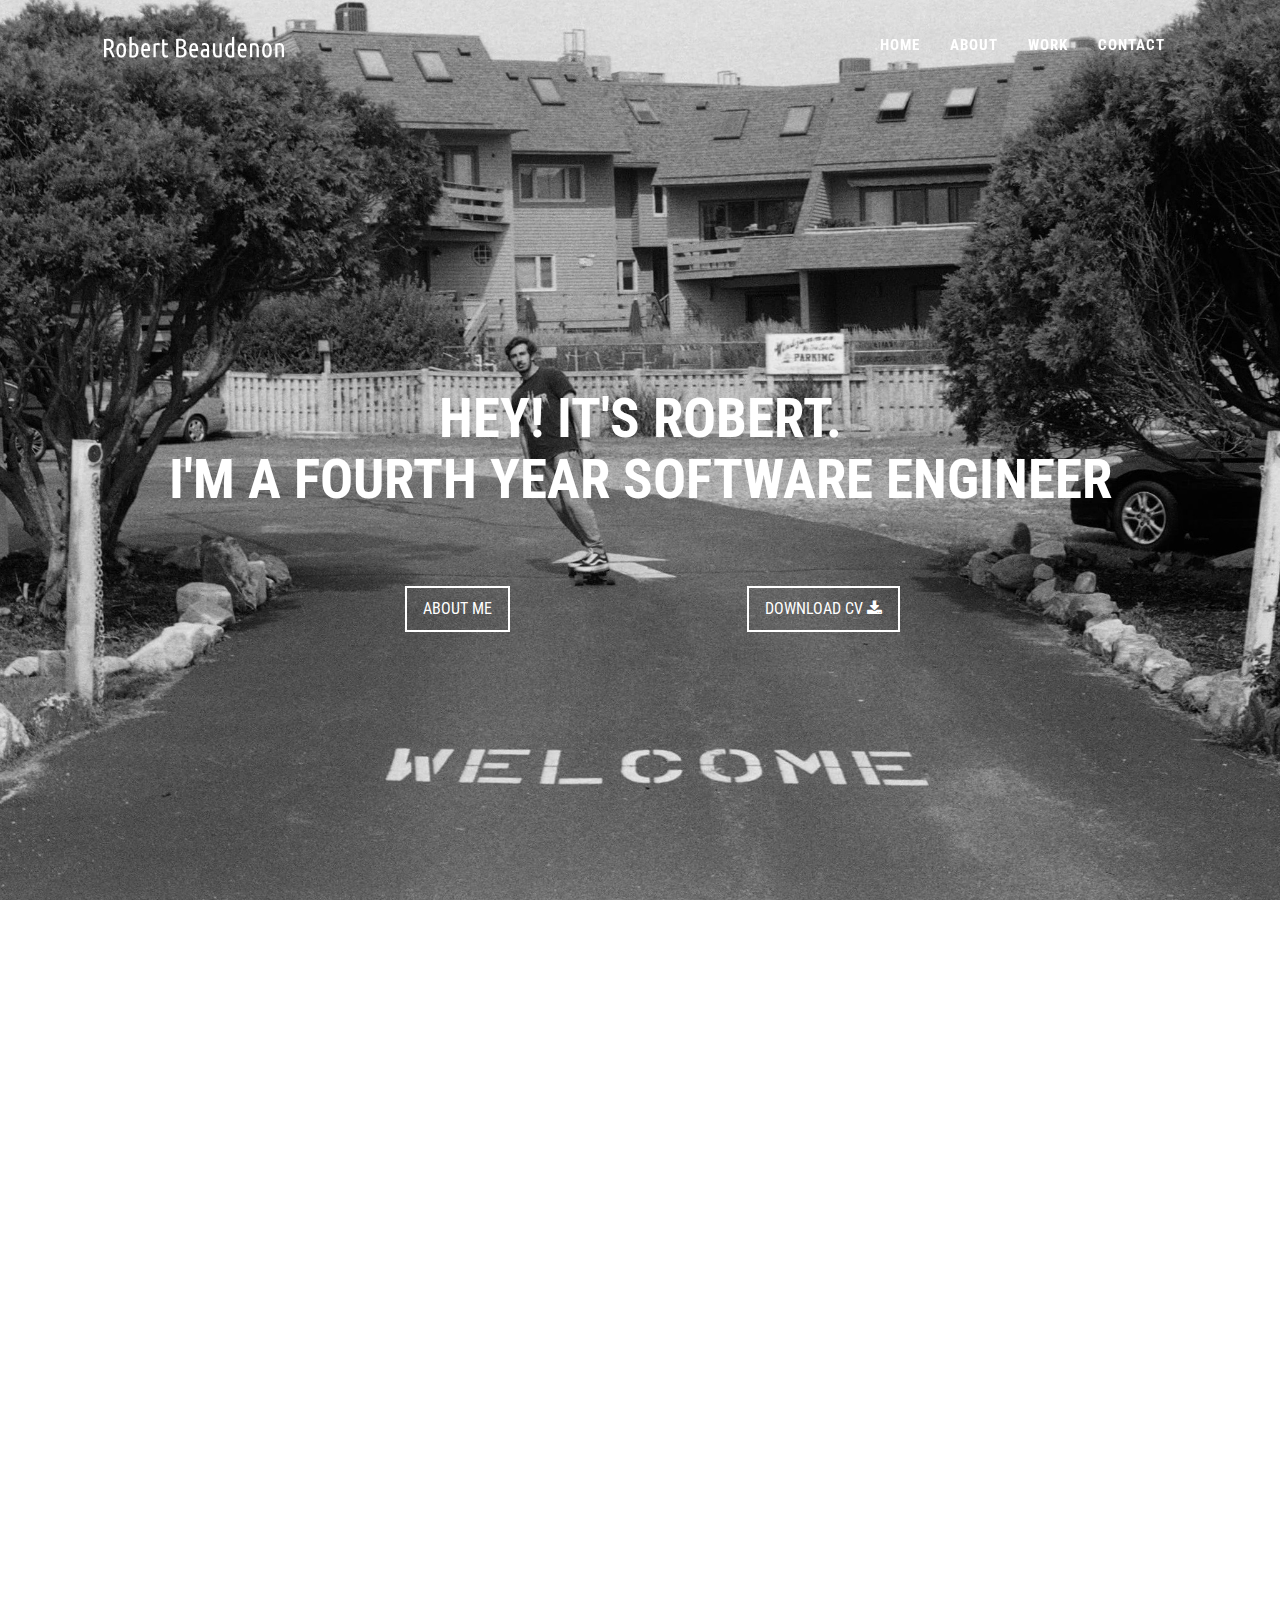
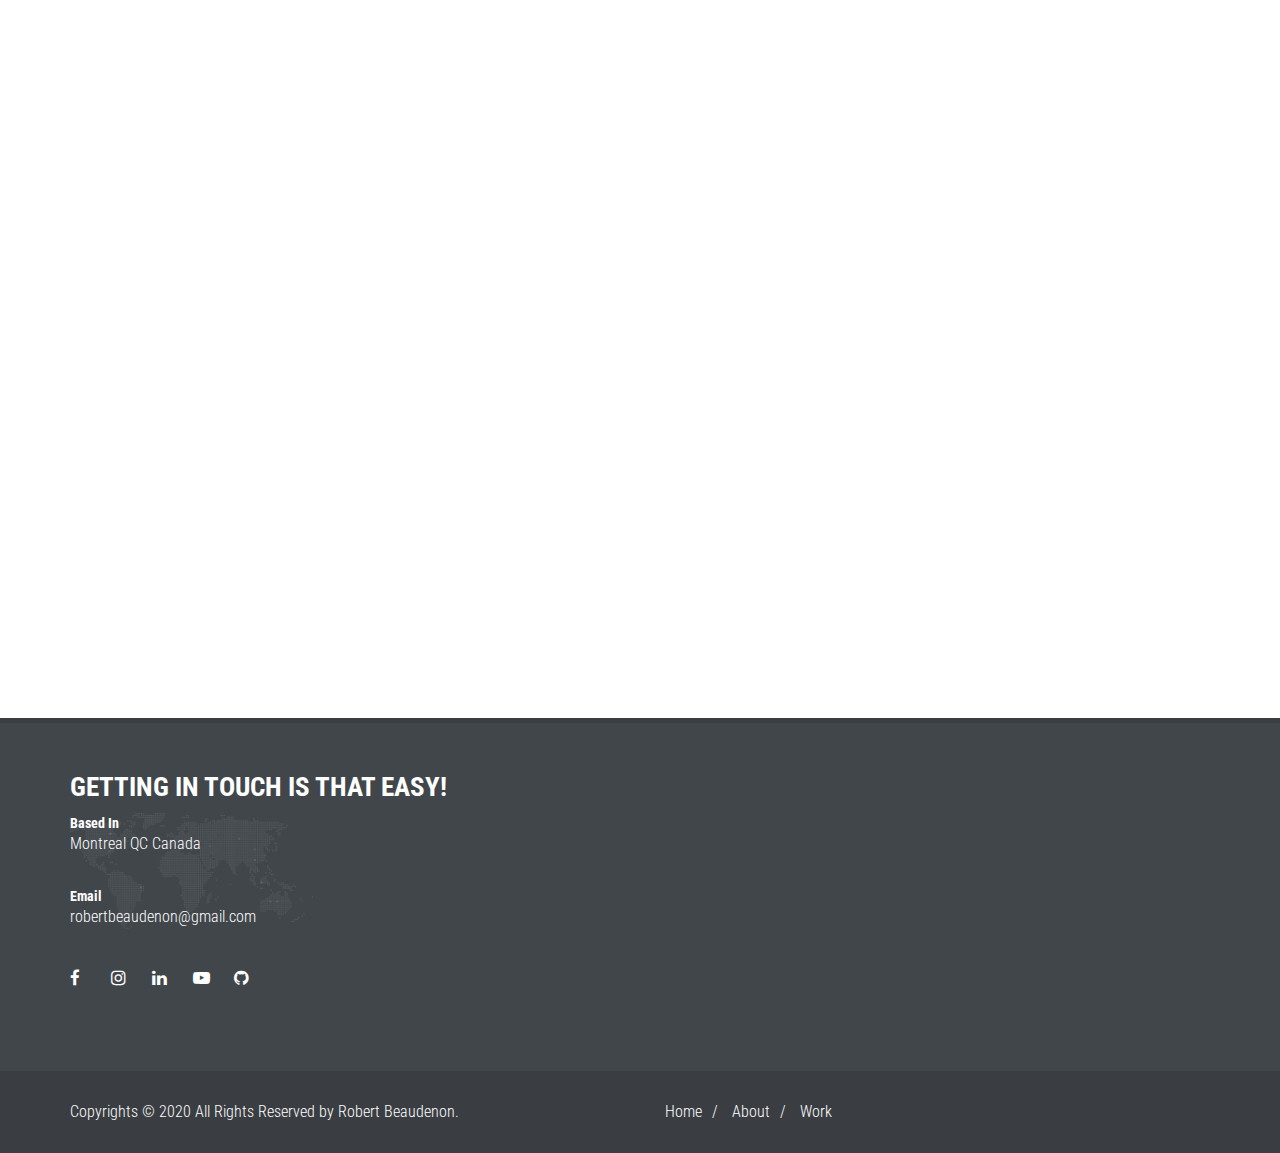
==== commit c5bd6150: "Updated info" ====
--- a/index.html
+++ b/index.html
@@ -89,7 +89,7 @@
 
 					<div id="home-heading" class="animated zoomIn">
 						
-						<h3>Hey! It's Robert.  <br>I'm a Third year Software Engineer</h3>
+						<h3>Hey! It's Robert.  <br>I'm a Fourth year Software Engineer</h3>
 					</div>
 
 					<div class="container">
@@ -363,7 +363,7 @@
 
 						<div id="contact-right">
 							
-							<h3>Contact Me</h3>
+							<!-- <h3>Contact Me</h3>
 							<iframe name="redirect" style="display:none;"></iframe>
 							<form  id="myForm" method="post" action="php/index.php" target="redirect" > 
 
@@ -381,7 +381,7 @@
 									
 								</div>
 							</form>
-						</div>
+						</div> -->
 						
 						
 					</div>
@@ -399,7 +399,7 @@
 						
 						<div id="footer-copyrights">
 							
-							<p>Copyrights &copy; 2019 All Rights Reserved by Robert Beaudenon.</p>
+							<p>Copyrights &copy; 2020 All Rights Reserved by Robert Beaudenon.</p>
 						</div>
 					</div>
 					
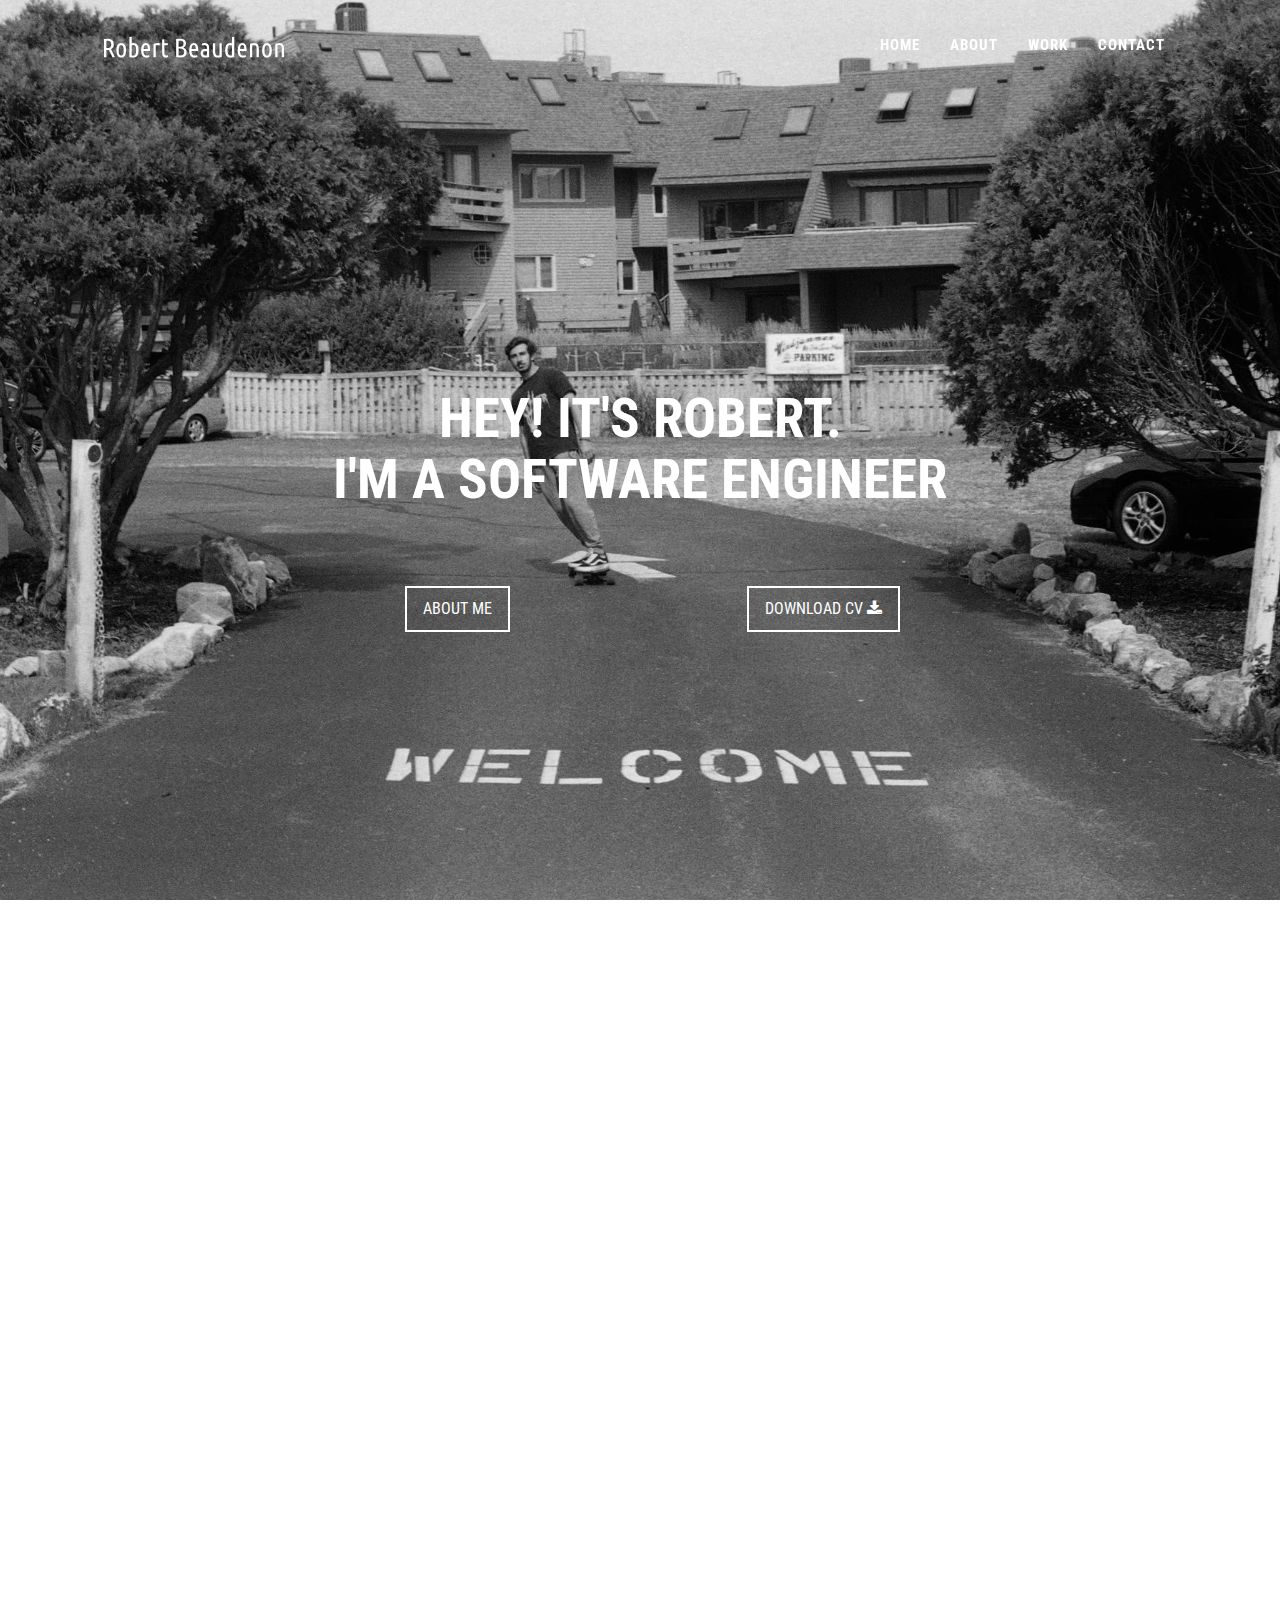
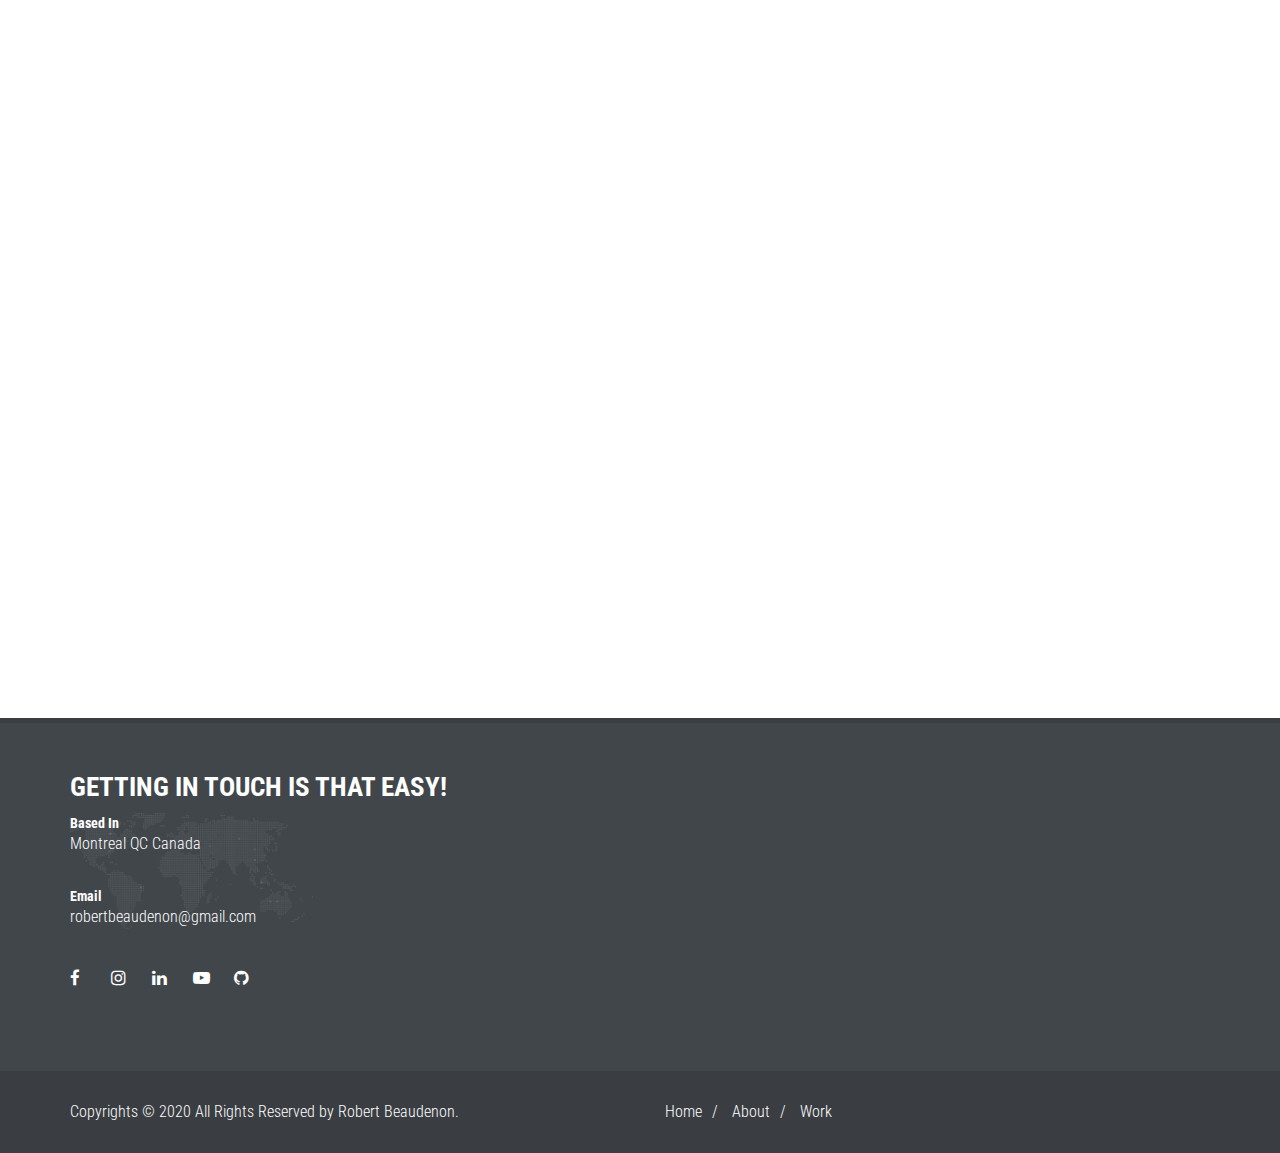
==== commit aa984f1f: "Modified title" ====
--- a/index.html
+++ b/index.html
@@ -5,8 +5,8 @@
 	<meta charset="utf-8">
 	<meta http-equiv="X-UA-Compatible" content="IE-edge">
 	<meta name="viewport" content="width=device-width, initial-scale=1">
-	<meta name="description" content="Building modern responsive website with html5, css3, jQuerry & Bootstrap framework">
-	<meta name="keywords"  content="HTML5, CSS3, jQuerry, Bootstrap, Web Design, Web Development, Robert Beaudenon">
+	<meta name="description" content="Hey! It's Robert. I'm a Fourth year Software Engineer">
+	<meta name="keywords"  content="HTML5, CSS3, jQuerry, Bootstrap, Web Design, Web Development, Robert Beaudenon, Robert, Beaudenon, Website, personal">
 	
 	<title>Robert Beaudenon | Welcome</title>
 
@@ -89,7 +89,7 @@
 
 					<div id="home-heading" class="animated zoomIn">
 						
-						<h3>Hey! It's Robert.  <br>I'm a Fourth year Software Engineer</h3>
+						<h3>Hey! It's Robert.  <br>I'm a Software Engineer</h3>
 					</div>
 
 					<div class="container">
@@ -138,7 +138,7 @@
 
 								<blockquote class="text-center ">
 									
-									<p class=" wow animated slideInUp" data-wow-duration="2s" data-wow-delay=".5s">I’m a third year software engineering student at Concordia University, looking to expand my knowledge and experience in the tech world.</p>
+									<p class=" wow animated slideInUp" data-wow-duration="2s" data-wow-delay=".5s">I’m a fourth year software engineering student at Concordia University, looking to expand my knowledge and experience in the tech world.</p>
 
 								</blockquote>
 							</div>
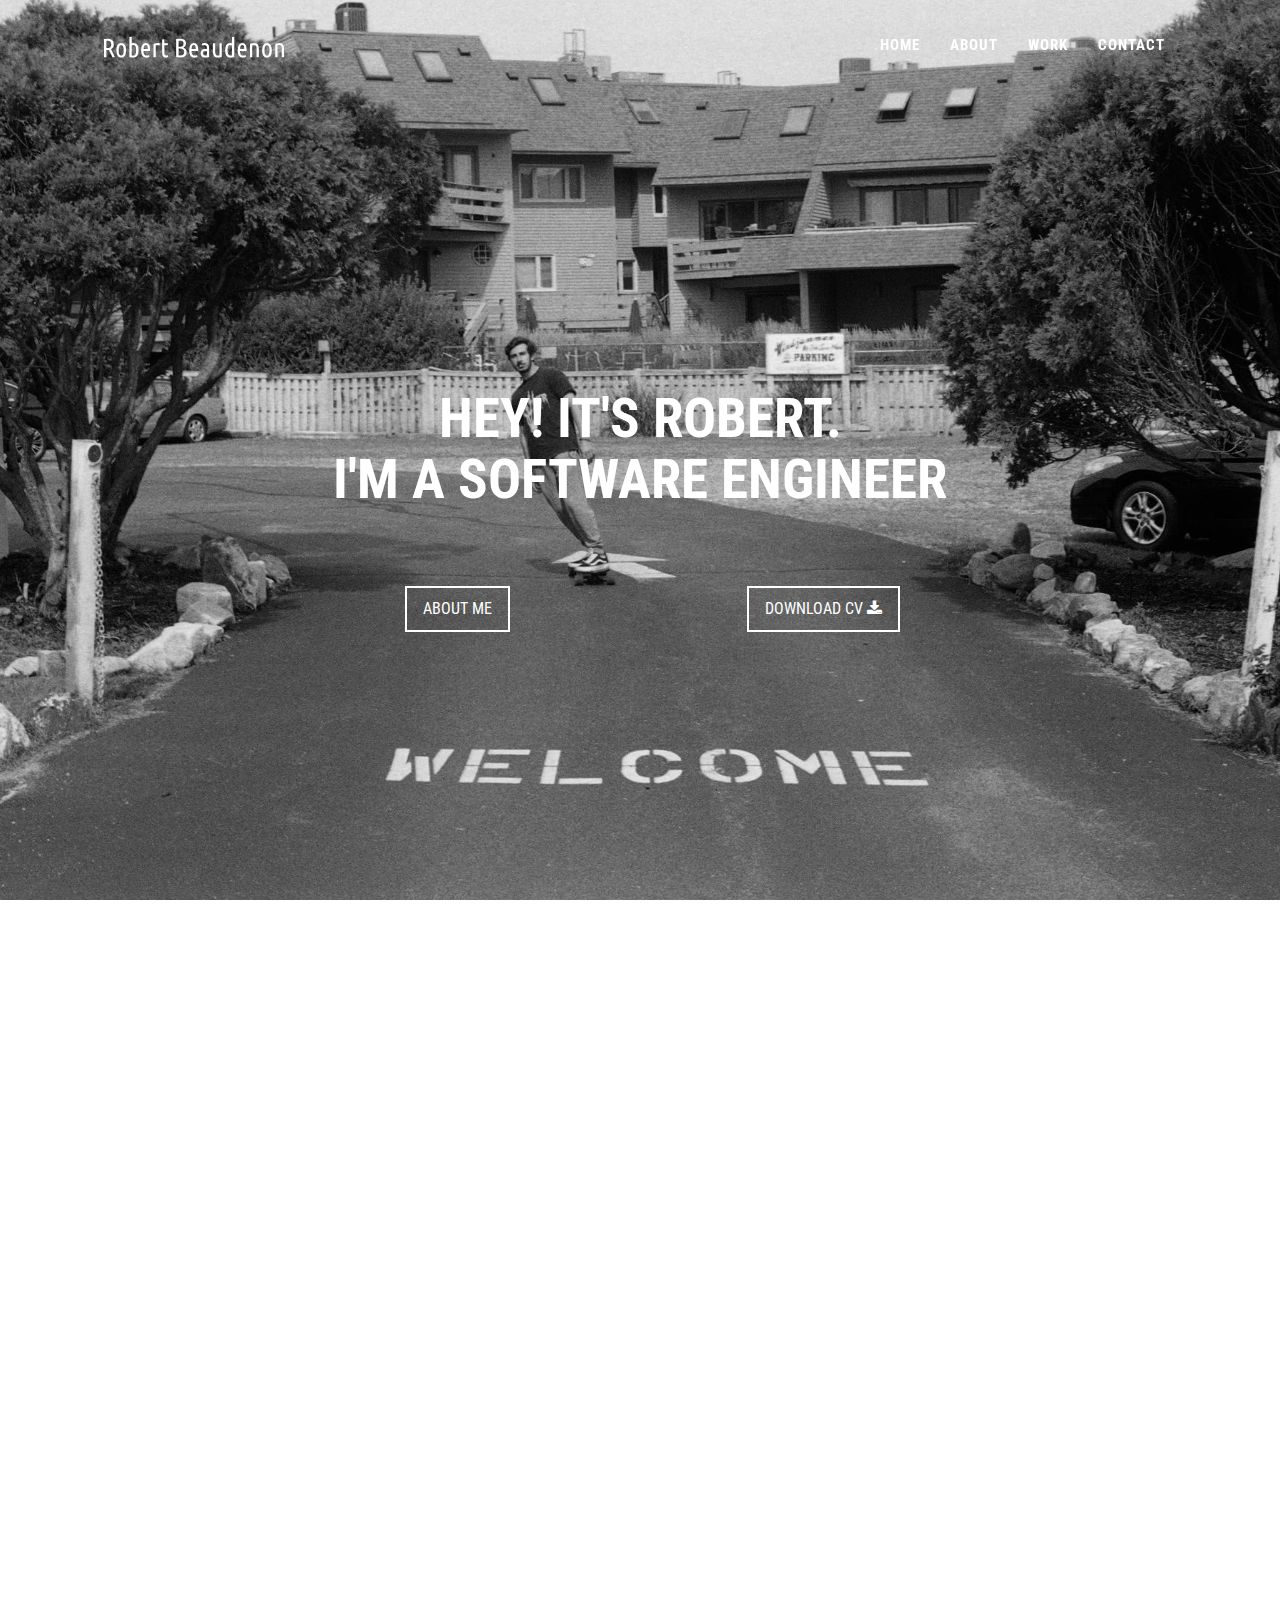
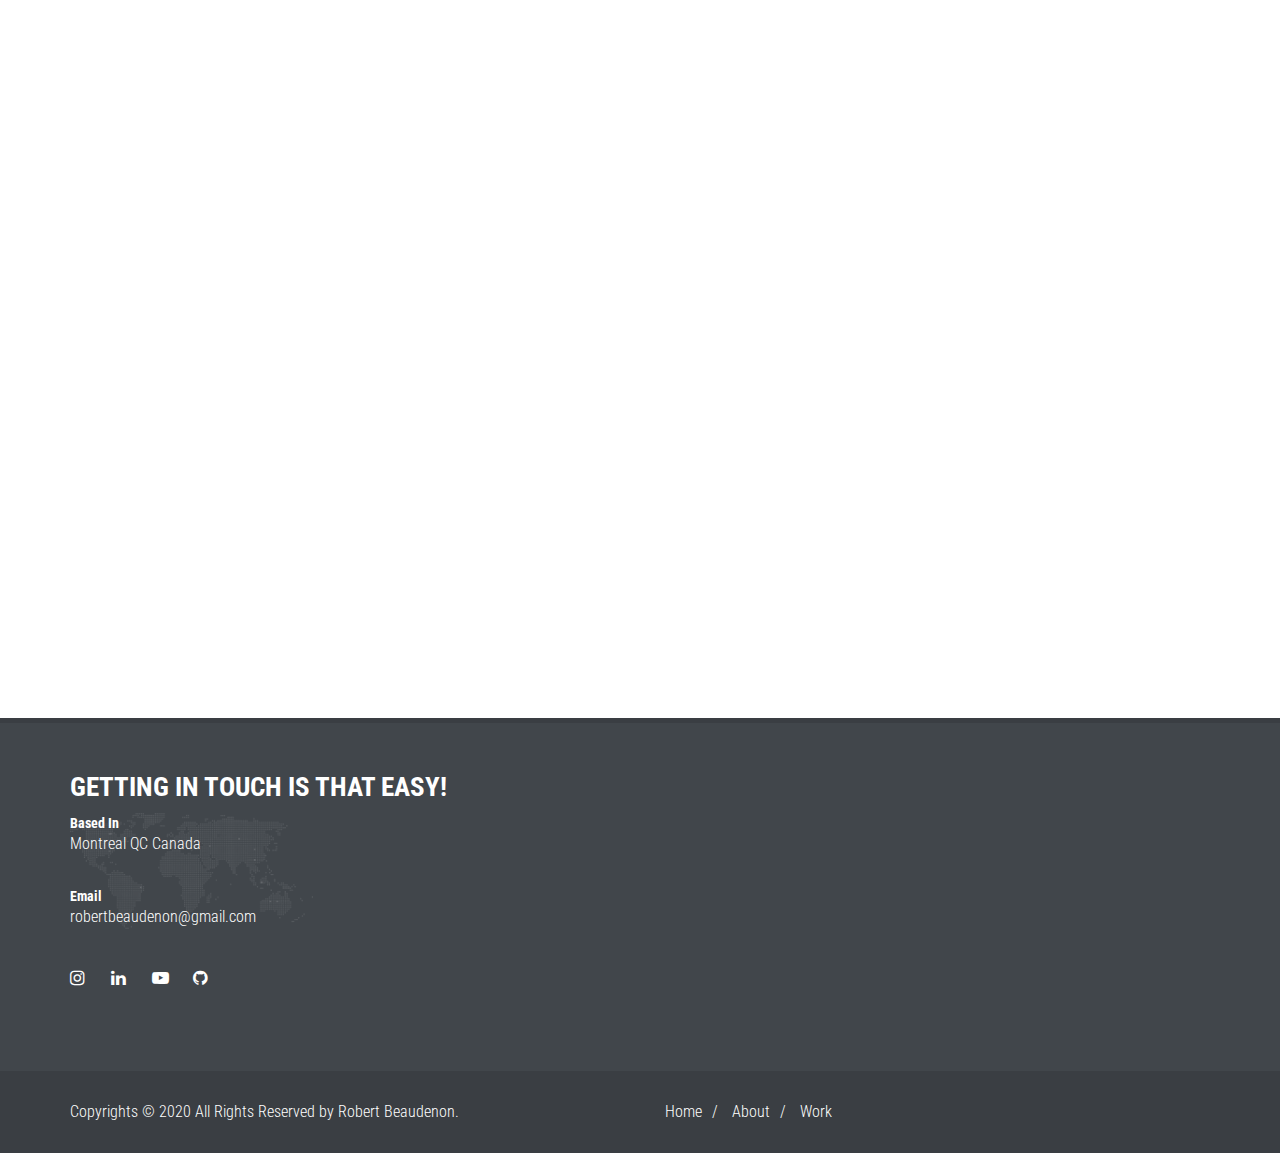
==== commit aa4eae32: "Removed facebook due to hack" ====
--- a/index.html
+++ b/index.html
@@ -342,7 +342,7 @@
 							</div>
 
 							<ul class="social-list">
-										<li><a href="https://www.facebook.com/robert.beaudenon?lst=100000078992739%3A100000078992739%3A1546608636" class="social-icon icon-white" target="_blank"> <i class="fa fa-facebook"></i></a></li>
+										<!-- <li><a href="https://www.facebook.com/robert.beaudenon?lst=100000078992739%3A100000078992739%3A1546608636" class="social-icon icon-white" target="_blank"> <i class="fa fa-facebook"></i></a></li> -->
 
 										<li><a href="https://www.instagram.com/robertbeaudenon/" class="social-icon icon-white"target="_blank"> <i class="fa fa-instagram"></i></a></li>
 
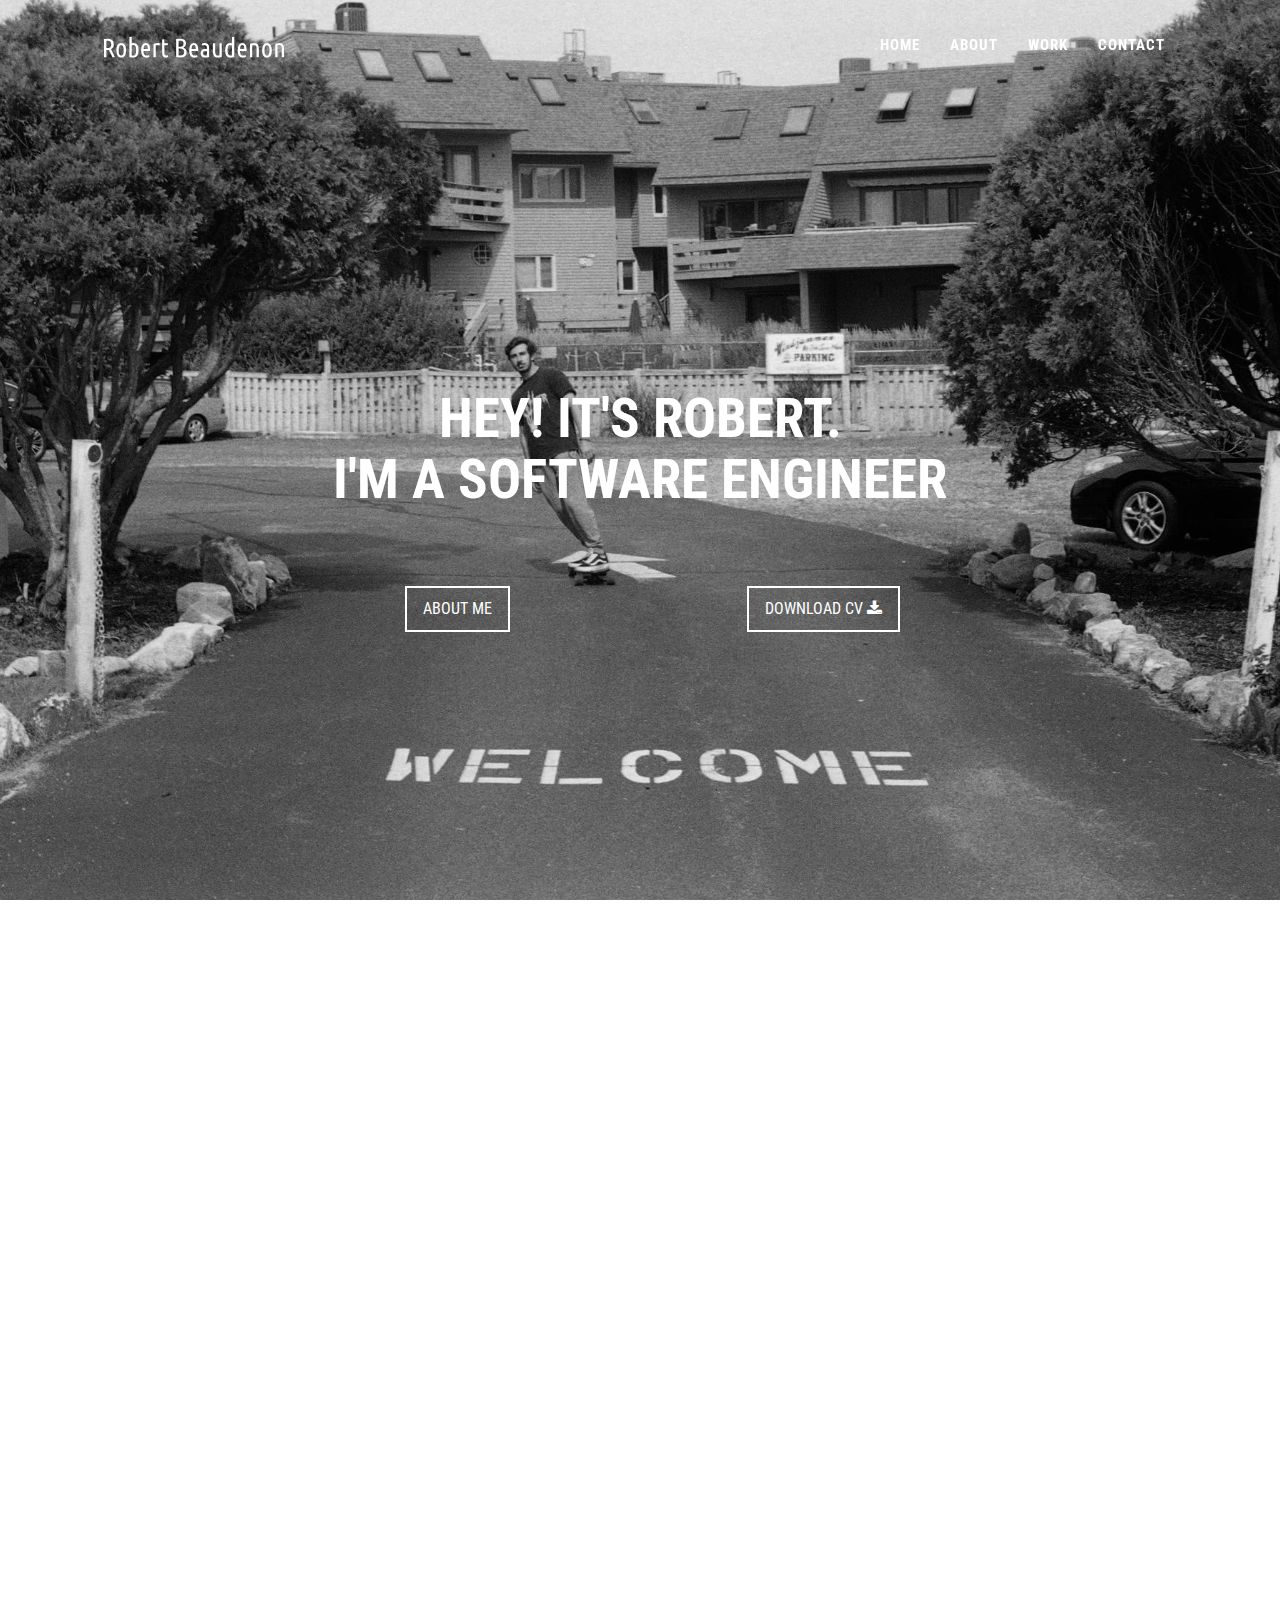
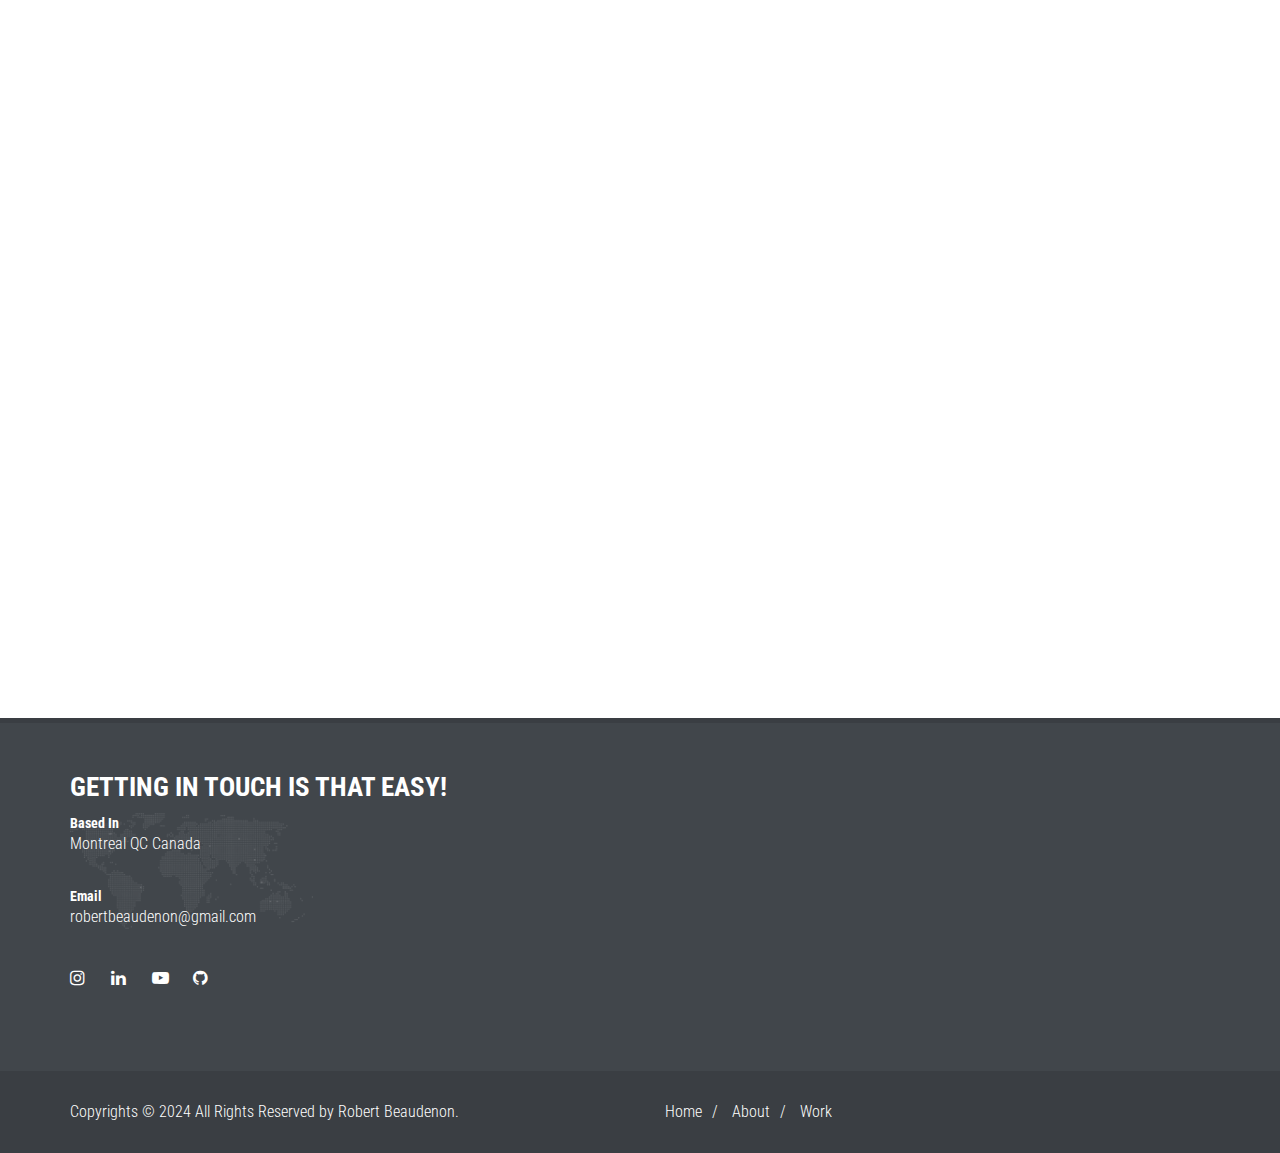
==== commit 66e79348: "Modified sections" ====
--- a/index.html
+++ b/index.html
@@ -138,7 +138,7 @@
 
 								<blockquote class="text-center ">
 									
-									<p class=" wow animated slideInUp" data-wow-duration="2s" data-wow-delay=".5s">I’m a fourth year software engineering student at Concordia University, looking to expand my knowledge and experience in the tech world.</p>
+									<p class=" wow animated slideInUp" data-wow-duration="2s" data-wow-delay=".5s">I'm An analog guy in a digital world - an accomplished camera operator, meticulous music curator, and devoted software evangelist." </p>
 
 								</blockquote>
 							</div>
@@ -180,7 +180,7 @@
 				                </div>
 
 				                <div id="about-desc" class="wow animated fadeInDown" data-wow-duration="1s" data-wow-delay=".5s">
-				                	<p>Welcome to my personal website! <br>Here, you will find a list of projects I've worked on, as well as some of my personal photography and videography projects.</p>
+				                	<p>Welcome to my personal website! <br>Here, you will find a list of some basic projects I've worked on, as well as some of my personal photography and videography projects.</p>
 
 				                	
 				                </div>
@@ -399,7 +399,7 @@
 						
 						<div id="footer-copyrights">
 							
-							<p>Copyrights &copy; 2020 All Rights Reserved by Robert Beaudenon.</p>
+							<p>Copyrights &copy; 2024 All Rights Reserved by Robert Beaudenon.</p>
 						</div>
 					</div>
 					
